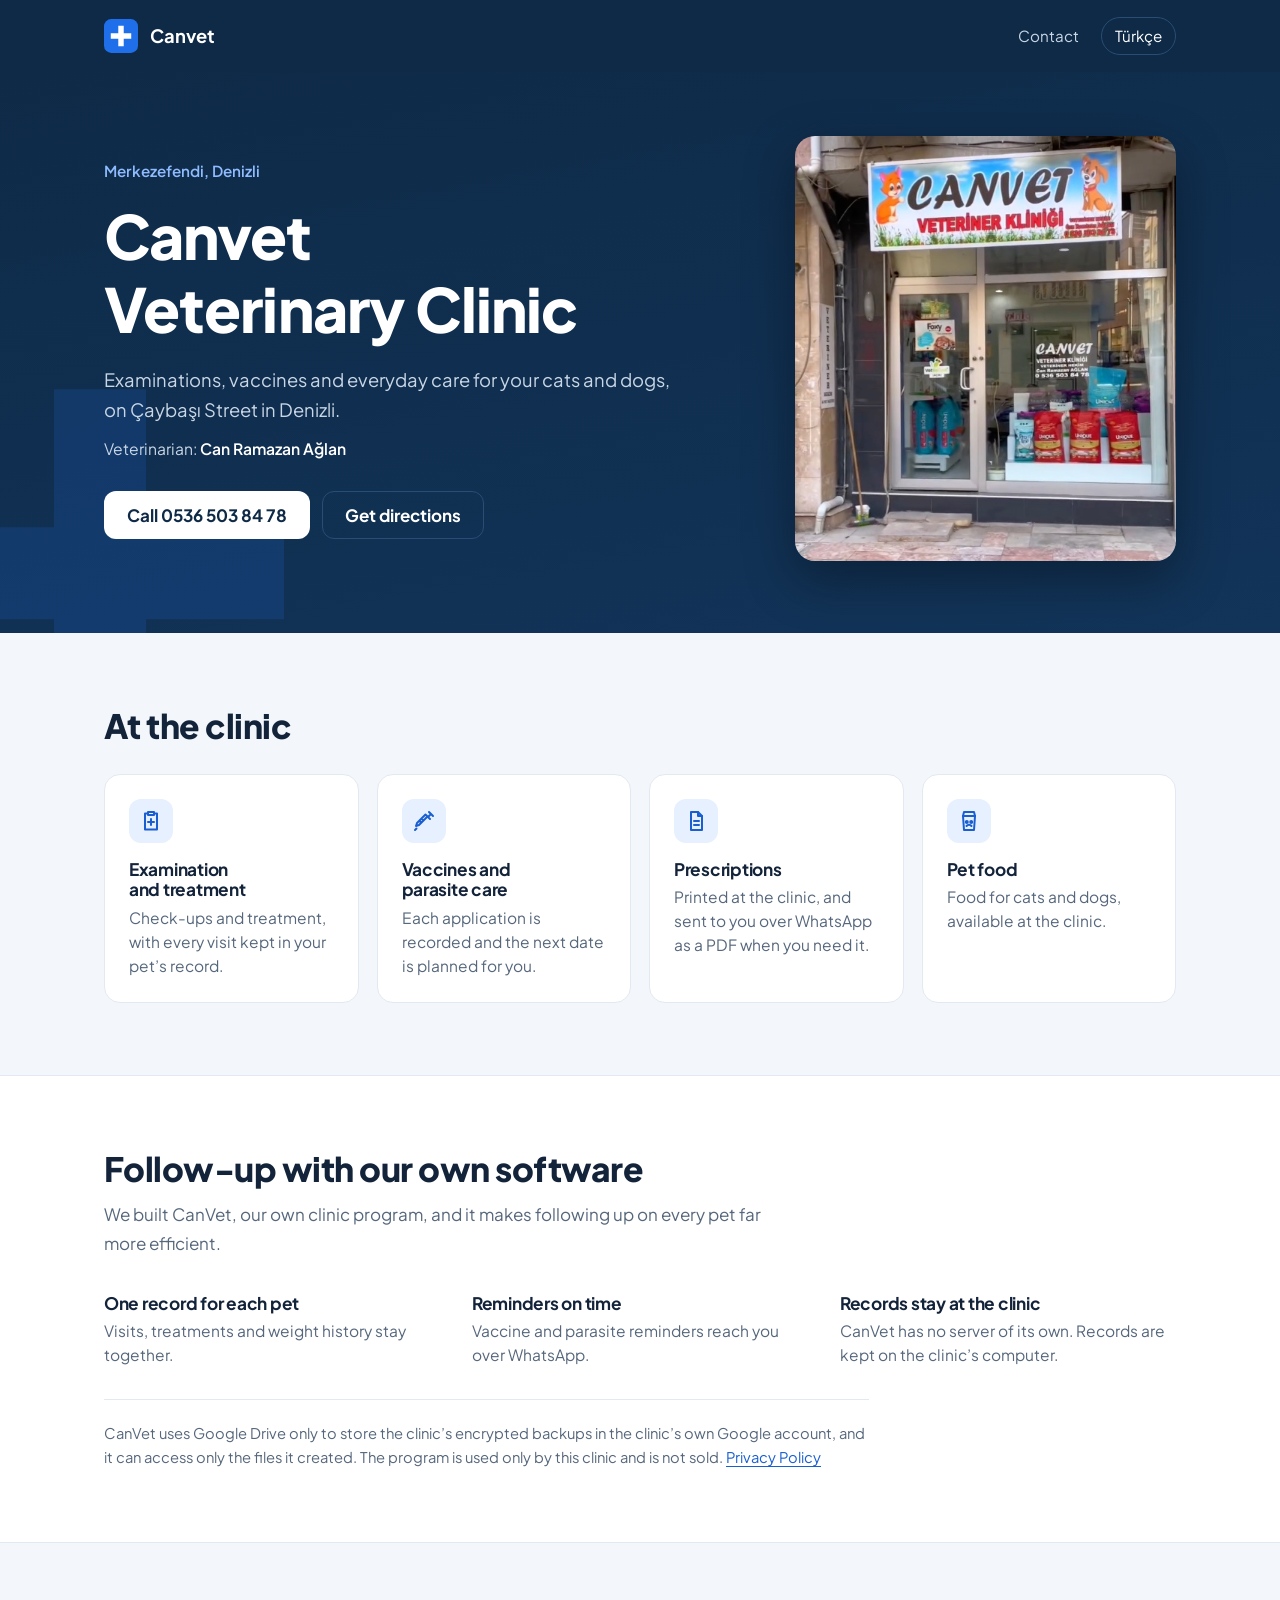
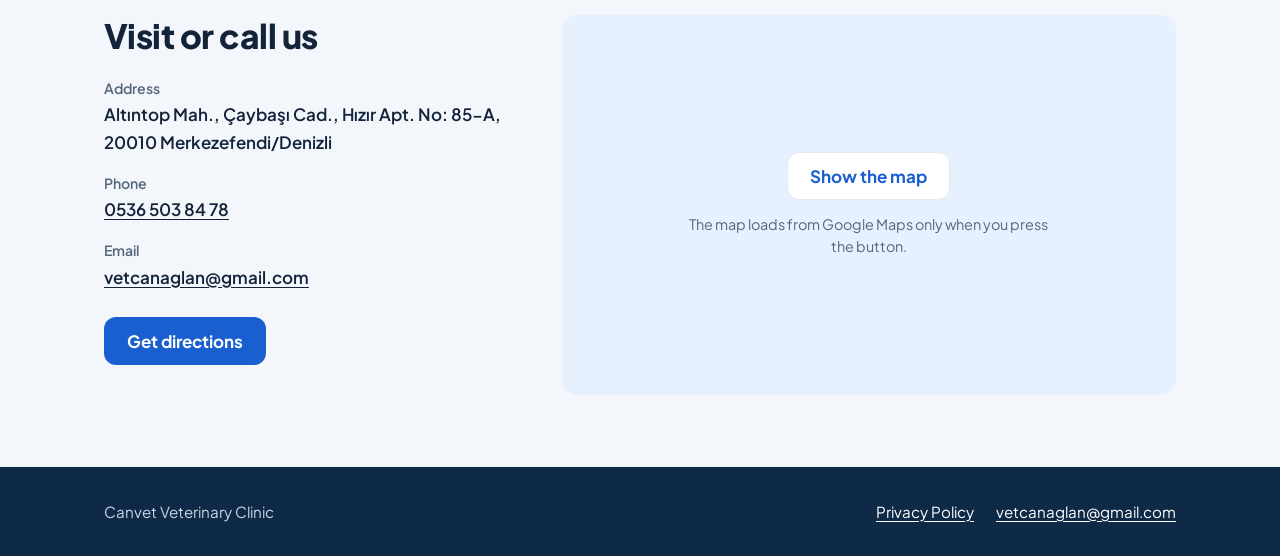
==== index.html @ 25e948c5 "Make the home page about the clinic, with its location and contact details" ====
<!doctype html>
<html lang="en">
<head>
<meta charset="utf-8">
<meta name="viewport" content="width=device-width, initial-scale=1">
<title>Canvet Veterinary Clinic | Merkezefendi, Denizli</title>
<meta name="description" content="Canvet Veterinary Clinic in Merkezefendi, Denizli: examinations, vaccines and everyday care for cats and dogs. Call 0536 503 84 78.">
<link rel="alternate" hreflang="tr" href="tr/">
<link rel="icon" href="logo.svg" type="image/svg+xml">
<link rel="stylesheet" href="style.css">
<script type="application/ld+json">{"@context":"https://schema.org","@type":"VeterinaryCare","name":"Canvet Veteriner Kliniği","telephone":"+905365038478","email":"vetcanaglan@gmail.com","address":{"@type":"PostalAddress","streetAddress":"Altıntop Mah., Çaybaşı Cad., Hızır Apt. No: 85-A","addressLocality":"Merkezefendi","addressRegion":"Denizli","postalCode":"20010","addressCountry":"TR"}}</script>
</head>
<body>
<header class="bar"><div class="wrap">
<a class="brand" href="./"><img src="logo.svg" alt="" width="34" height="34">Canvet</a>
<nav aria-label="Main"><a href="#contact">Contact</a><a class="lang" href="tr/" hreflang="tr" lang="tr">Türkçe</a></nav>
</div></header>
<main>
<div class="hero"><div class="wrap">
<div>
<p class="eyebrow">Merkezefendi, Denizli</p>
<h1>Canvet Veterinary Clinic</h1>
<p class="lede">Examinations, vaccines and everyday care for your cats and dogs, on Çaybaşı Street in Denizli.</p>
<p class="vet">Veterinarian: <strong>Can Ramazan Ağlan</strong></p>
<div class="actions"><a class="btn solid" href="tel:+905365038478">Call 0536 503 84 78</a><a class="btn ghost" href="https://www.google.com/maps/search/?api=1&amp;query=CANVET%20VETER%C4%B0NER%20KL%C4%B0N%C4%B0%C4%9E%C4%B0%2C%20%C3%87ayba%C5%9F%C4%B1%20Cad.%20No%3A%2085%2C%20Merkezefendi%2C%20Denizli">Get directions</a></div>
</div>
<figure class="photo"><img src="clinic-storefront.jpg" width="508" height="567" alt="The front of Canvet Veterinary Clinic, with its sign above the glass door and pet food in the window"></figure>
</div></div>
<section><div class="wrap">
<h2>At the clinic</h2>
<ul class="features">
<li><svg viewBox="0 0 24 24" aria-hidden="true"><path d="M9 3h6v3H9z"/><path d="M9 4.5H6v16h12v-16h-3"/><path d="M12 10v6M9 13h6"/></svg><h3>Examination and treatment</h3><p>Check-ups and treatment, with every visit kept in your pet’s record.</p></li>
<li><svg viewBox="0 0 24 24" aria-hidden="true"><path d="m17 3 4 4M19 5l-3 3M14 6l4 4M15.5 7.5 7 16l-3 1 1-3 8.5-8.5M4.5 19.5 3 21M10 10l1.5 1.5M7.8 12.2l1.5 1.5"/></svg><h3>Vaccines and parasite care</h3><p>Each application is recorded and the next date is planned for you.</p></li>
<li><svg viewBox="0 0 24 24" aria-hidden="true"><path d="M7 3h7l4 4v14H7z"/><path d="M14 3v4h4M10 12h5M10 16h5"/></svg><h3>Prescriptions</h3><p>Printed at the clinic, and sent to you over WhatsApp as a PDF when you need it.</p></li>
<li><svg viewBox="0 0 24 24" aria-hidden="true"><path d="M7 3h10l1 4-1 14H7L6 7z"/><path d="M6 7h12"/><circle cx="9.8" cy="13" r="1"/><circle cx="14.2" cy="13" r="1"/><path d="M9.5 17c1.5-1.8 3.5-1.8 5 0"/></svg><h3>Pet food</h3><p>Food for cats and dogs, available at the clinic.</p></li>
</ul>
</div></section>
<section class="software"><div class="wrap">
<h2>Follow-up with our own software</h2>
<p class="intro">We built CanVet, our own clinic program, and it makes following up on every pet far more efficient.</p>
<div class="points">
<div><h3>One record for each pet</h3><p>Visits, treatments and weight history stay together.</p></div>
<div><h3>Reminders on time</h3><p>Vaccine and parasite reminders reach you over WhatsApp.</p></div>
<div><h3>Records stay at the clinic</h3><p>CanVet has no server of its own. Records are kept on the clinic’s computer.</p></div>
</div>
<p class="note">CanVet uses Google Drive only to store the clinic’s encrypted backups in the clinic’s own Google account, and it can access only the files it created. The program is used only by this clinic and is not sold. <a href="privacy.html">Privacy Policy</a></p>
</div></section>
<section id="contact"><div class="wrap contact">
<div>
<h2>Visit or call us</h2>
<dl>
<dt>Address</dt><dd>Altıntop Mah., Çaybaşı Cad., Hızır Apt. No: 85-A, 20010 Merkezefendi/Denizli</dd>
<dt>Phone</dt><dd><a href="tel:+905365038478">0536 503 84 78</a></dd>
<dt>Email</dt><dd><a href="mailto:vetcanaglan@gmail.com">vetcanaglan@gmail.com</a></dd>
</dl>
<a class="btn blue" href="https://www.google.com/maps/search/?api=1&amp;query=CANVET%20VETER%C4%B0NER%20KL%C4%B0N%C4%B0%C4%9E%C4%B0%2C%20%C3%87ayba%C5%9F%C4%B1%20Cad.%20No%3A%2085%2C%20Merkezefendi%2C%20Denizli">Get directions</a>
</div>
<div class="map" data-src="https://www.google.com/maps?q=CANVET%20VETER%C4%B0NER%20KL%C4%B0N%C4%B0%C4%9E%C4%B0%2C%20%C3%87ayba%C5%9F%C4%B1%20Cad.%20No%3A%2085%2C%20Merkezefendi%2C%20Denizli&amp;output=embed" data-title="Canvet Veterinary Clinic on the map">
<button class="btn line" type="button">Show the map</button>
<p>The map loads from Google Maps only when you press the button.</p>
</div>
</div></section>
</main>
<footer class="foot"><div class="wrap">
<p>Canvet Veterinary Clinic</p>
<p class="links"><a href="privacy.html">Privacy Policy</a><a href="mailto:vetcanaglan@gmail.com">vetcanaglan@gmail.com</a></p>
</div></footer>
<script>
document.querySelector('.map button').addEventListener('click', function () {
  var map = this.parentElement;
  var frame = document.createElement('iframe');
  frame.src = map.dataset.src;
  frame.title = map.dataset.title;
  frame.loading = 'lazy';
  frame.referrerPolicy = 'no-referrer-when-downgrade';
  map.replaceChildren(frame);
});
</script>
</body>
</html>
---- style.css ----
@font-face { font-family: "Plus Jakarta Sans"; src: url("fonts/plus-jakarta-sans-latin-ext-wght-normal.woff2") format("woff2"); font-weight: 200 800; font-display: swap; unicode-range: U+0100-02BA, U+02BD-02C5, U+02C7-02CC, U+02CE-02D7, U+02DD-02FF, U+1E00-1E9F, U+1EF2-1EFF, U+2020, U+20A0-20AB, U+20AD-20C0, U+2113, U+2C60-2C7F, U+A720-A7FF; }
@font-face { font-family: "Plus Jakarta Sans"; src: url("fonts/plus-jakarta-sans-latin-wght-normal.woff2") format("woff2"); font-weight: 200 800; font-display: swap; unicode-range: U+0000-00FF, U+0131, U+0152-0153, U+02BB-02BC, U+02C6, U+02DA, U+02DC, U+2000-206F, U+20AC, U+2122, U+2191, U+2193, U+2212, U+2215, U+FEFF, U+FFFD; }

:root {
  color-scheme: light;
  --bg: #f3f6fa; --surface: #ffffff; --border: #e3e9f1;
  --text: #13233a; --muted: #56677c;
  --primary: #1a5fd0; --primary-soft: #e6f0fe;
  --navy: #0e2a47; --navy-end: #123459; --navy-line: #2a4d75; --navy-text: #c9d6e5;
  --radius: 16px; --gutter: 24px;
}
* { box-sizing: border-box; }
html { scroll-behavior: smooth; -webkit-text-size-adjust: 100%; }
body { margin: 0; background: var(--bg); color: var(--text); font: 400 17px/1.65 "Plus Jakarta Sans", system-ui, -apple-system, "Segoe UI", Roboto, sans-serif; }
a { color: var(--primary); text-underline-offset: 3px; }
a:focus-visible { outline: 3px solid #7fb0ff; outline-offset: 3px; border-radius: 4px; }
h1, h2, h3 { line-height: 1.2; letter-spacing: -0.015em; text-wrap: balance; }
p { margin: 0 0 14px; }
.wrap { width: min(1120px, 100%); margin: 0 auto; padding: 0 var(--gutter); }

.bar { background: var(--navy); color: #fff; }
.bar .wrap { display: flex; align-items: center; justify-content: space-between; gap: 16px; min-height: 72px; }
.brand { display: inline-flex; align-items: center; gap: 12px; color: #fff; font-size: 1.15rem; font-weight: 700; text-decoration: none; }
.brand img { width: 34px; height: 34px; display: block; }
.bar nav { display: flex; align-items: center; gap: 22px; font-size: .95rem; }
.bar nav a { color: var(--navy-text); text-decoration: none; }
.bar nav a:hover { color: #fff; text-decoration: underline; }
.bar nav .lang { padding: 5px 13px; border: 1px solid var(--navy-line); border-radius: 999px; color: #fff; }

.hero { position: relative; overflow: hidden; background: linear-gradient(170deg, var(--navy), var(--navy-end)); color: #fff; }
.hero::after { content: ""; position: absolute; left: -130px; bottom: -170px; width: 460px; height: 460px; background: #1f6feb; opacity: .16; clip-path: polygon(40% 10%, 60% 10%, 60% 40%, 90% 40%, 90% 60%, 60% 60%, 60% 90%, 40% 90%, 40% 60%, 10% 60%, 10% 40%, 40% 40%); }
.hero .wrap { position: relative; z-index: 1; display: grid; grid-template-columns: minmax(0, 1.25fr) minmax(0, .75fr); align-items: center; gap: 56px; padding-top: 64px; padding-bottom: 72px; }
.eyebrow { margin: 0 0 16px; color: #8fbcff; font-size: .95rem; font-weight: 600; }
.hero h1 { margin: 0 0 20px; font-size: clamp(2.3rem, 5.2vw, 3.8rem); font-weight: 800; }
.lede { max-width: 32em; margin: 0 0 10px; color: var(--navy-text); font-size: 1.15rem; }
.vet { margin: 0 0 30px; color: var(--navy-text); font-size: .98rem; }
.vet strong { color: #fff; font-weight: 600; }
.actions { display: flex; flex-wrap: wrap; gap: 12px; }
.btn { display: inline-flex; align-items: center; justify-content: center; min-height: 48px; padding: 0 22px; border: 1px solid transparent; border-radius: 12px; font: inherit; font-weight: 700; text-decoration: none; cursor: pointer; }
.btn.solid { background: #fff; color: var(--navy); }
.btn.solid:hover { background: var(--primary-soft); }
.btn.ghost { border-color: var(--navy-line); color: #fff; }
.btn.ghost:hover { background: var(--navy-line); }
.btn.blue { background: var(--primary); color: #fff; }
.btn.blue:hover { background: #154ea9; }
.btn.line { border-color: var(--border); background: var(--surface); color: var(--primary); }
.btn.line:hover { background: var(--primary-soft); }
.photo { margin: 0; justify-self: end; width: min(400px, 100%); }
.photo img { display: block; width: 100%; height: auto; border-radius: 20px; box-shadow: 0 18px 50px rgba(0, 0, 0, .35); }

section { padding: 72px 0; scroll-margin-top: 16px; }
section h2 { margin: 0 0 12px; font-size: clamp(1.6rem, 3vw, 2.1rem); font-weight: 800; }
.intro { max-width: 40em; margin: 0 0 36px; color: var(--muted); }

.features { display: grid; grid-template-columns: repeat(4, minmax(0, 1fr)); gap: 18px; margin: 28px 0 0; padding: 0; list-style: none; }
.features li { padding: 24px; background: var(--surface); border: 1px solid var(--border); border-radius: var(--radius); }
.features svg { display: block; width: 44px; height: 44px; padding: 10px; margin-bottom: 16px; color: var(--primary); background: var(--primary-soft); border-radius: 12px; fill: none; stroke: currentColor; stroke-width: 2; stroke-linecap: round; stroke-linejoin: round; }
.features h3 { margin: 0 0 6px; font-size: 1.08rem; font-weight: 700; }
.features p { margin: 0; color: var(--muted); font-size: .97rem; line-height: 1.55; }

.software { background: var(--surface); border-block: 1px solid var(--border); }
.points { display: grid; grid-template-columns: repeat(3, minmax(0, 1fr)); gap: 32px; }
.points h3 { margin: 0 0 6px; font-size: 1.08rem; font-weight: 700; }
.points p { margin: 0; color: var(--muted); font-size: .97rem; line-height: 1.55; }
.note { max-width: 52em; margin: 32px 0 0; padding-top: 22px; border-top: 1px solid var(--border); color: var(--muted); font-size: .92rem; line-height: 1.6; }

.contact { display: grid; grid-template-columns: minmax(0, .8fr) minmax(0, 1.2fr); align-items: stretch; gap: 48px; }
.contact dl { margin: 22px 0 26px; }
.contact dt { color: var(--muted); font-size: .88rem; font-weight: 600; }
.contact dd { margin: 0 0 16px; font-weight: 600; overflow-wrap: anywhere; }
.contact dd a { color: var(--text); }
.map { display: flex; flex-direction: column; align-items: center; justify-content: center; gap: 14px; min-height: 380px; padding: 24px; background: var(--primary-soft); border-radius: var(--radius); text-align: center; overflow: hidden; }
.map p { max-width: 26em; margin: 0; color: var(--muted); font-size: .9rem; line-height: 1.5; }
.map iframe { flex: 1; align-self: stretch; width: auto; min-height: 380px; margin: -24px; border: 0; }

.foot { background: var(--navy); color: var(--navy-text); font-size: .95rem; }
.foot .wrap { display: flex; flex-wrap: wrap; justify-content: space-between; gap: 10px 32px; padding-top: 32px; padding-bottom: 32px; }
.foot p { margin: 0; }
.foot a { color: #fff; }
.foot .links { display: flex; flex-wrap: wrap; gap: 8px 22px; }

.doc { width: min(760px, 100%); margin: 0 auto; padding: 56px var(--gutter) 72px; }
.doc h1 { margin: 0 0 8px; font-size: clamp(2rem, 4.5vw, 2.8rem); font-weight: 800; }
.doc h2 { margin: 40px 0 10px; font-size: 1.28rem; font-weight: 700; }
.doc ul { margin: 0 0 14px; padding-left: 22px; }
.doc li { margin-bottom: 8px; }
.doc code { padding: 2px 6px; background: var(--primary-soft); border-radius: 6px; font-size: .9em; }
.updated { margin-bottom: 28px; color: var(--muted); }

@media (max-width: 960px) {
  .features { grid-template-columns: repeat(2, minmax(0, 1fr)); }
  .contact { grid-template-columns: minmax(0, 1fr); gap: 20px; }
}
@media (max-width: 760px) {
  :root { --gutter: 16px; }
  body { font-size: 16px; }
  .bar nav { gap: 14px; font-size: .9rem; }
  .hero .wrap { grid-template-columns: minmax(0, 1fr); gap: 36px; padding-top: 44px; padding-bottom: 52px; }
  .photo { justify-self: center; }
  section { padding: 52px 0; }
  .points { grid-template-columns: minmax(0, 1fr); gap: 22px; }
  .actions .btn { flex: 1 1 100%; }
}
@media (max-width: 520px) { .features { grid-template-columns: minmax(0, 1fr); } }
@media (prefers-reduced-motion: reduce) { html { scroll-behavior: auto; } }
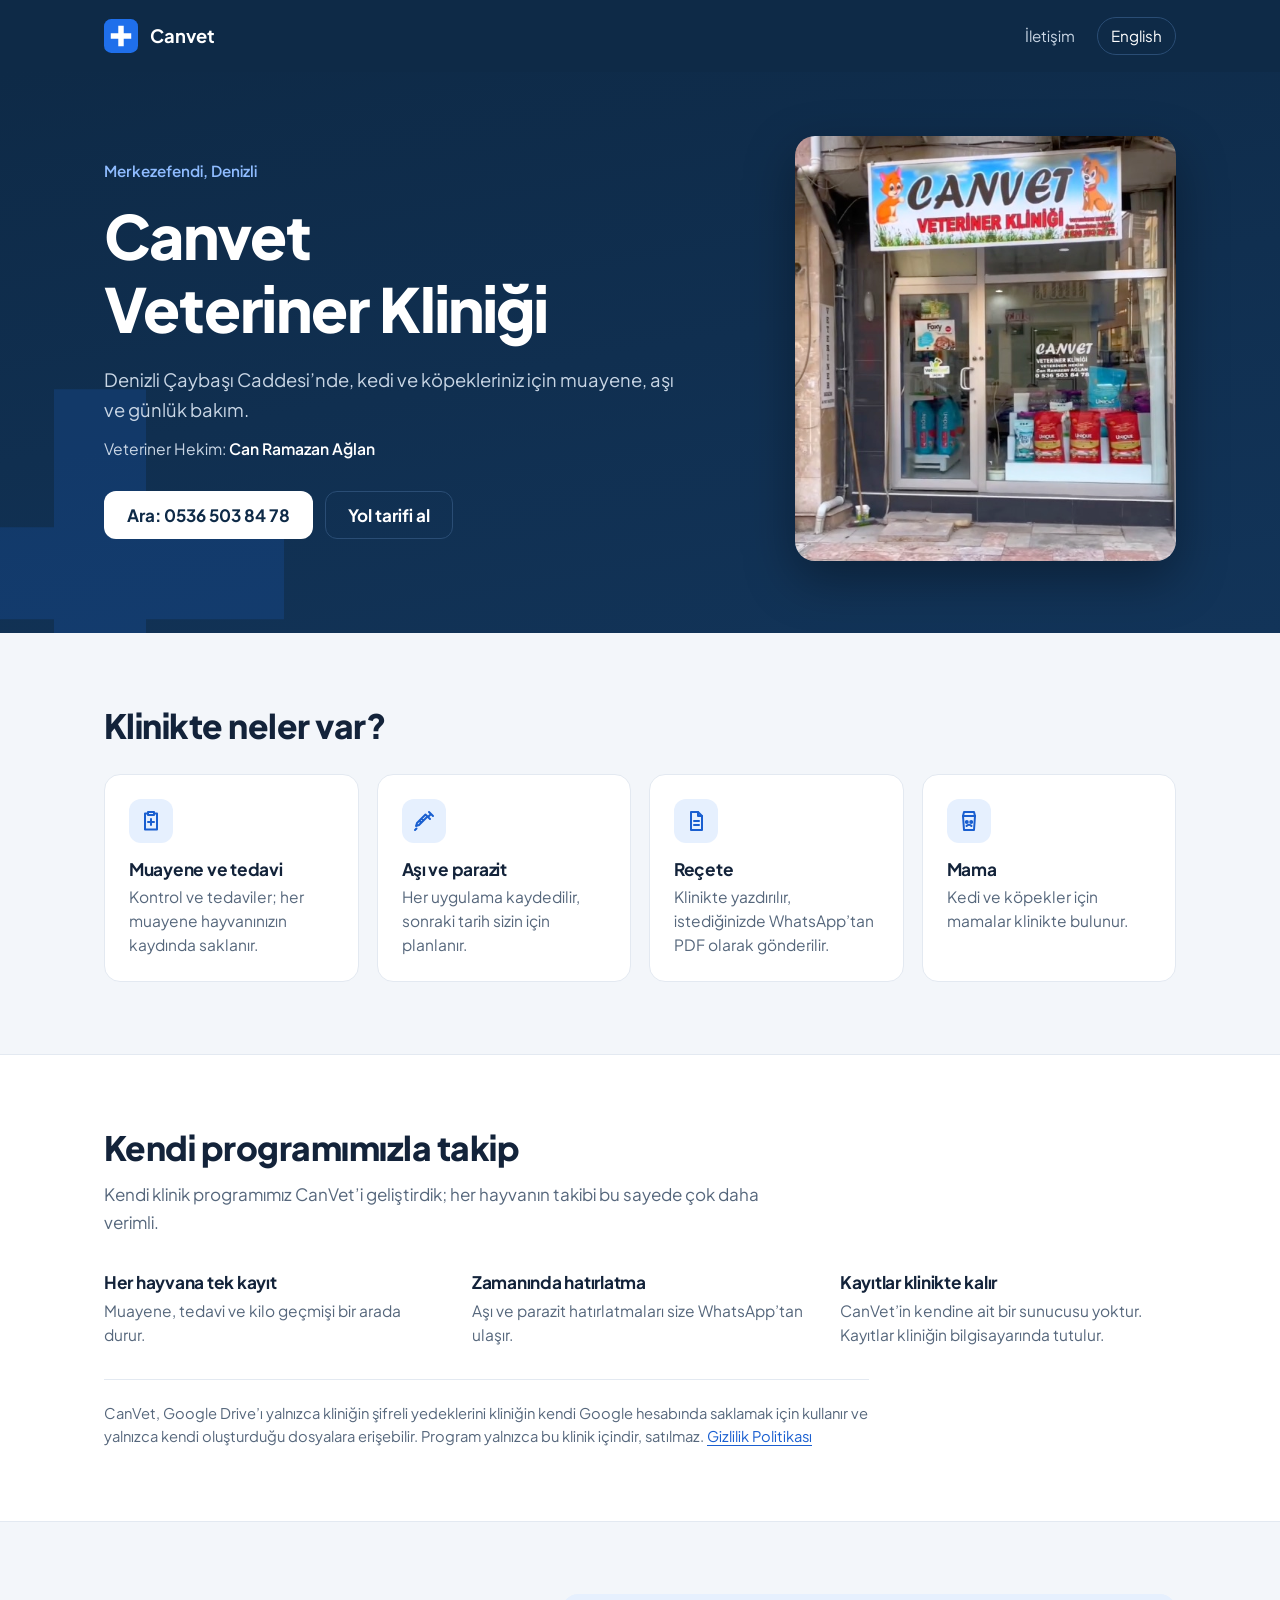
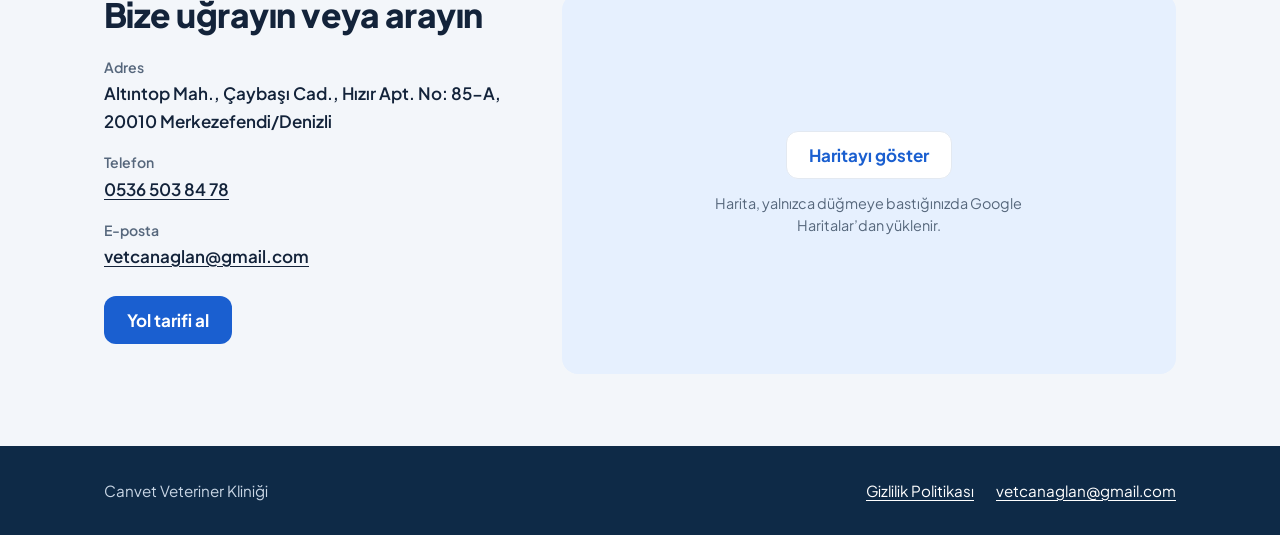
==== commit 8bb939a5: "Open the site in Turkish, with English under en/" ====
--- a/index.html
+++ b/index.html
@@ -1,11 +1,11 @@
 <!doctype html>
-<html lang="en">
+<html lang="tr">
 <head>
 <meta charset="utf-8">
 <meta name="viewport" content="width=device-width, initial-scale=1">
-<title>Canvet Veterinary Clinic | Merkezefendi, Denizli</title>
-<meta name="description" content="Canvet Veterinary Clinic in Merkezefendi, Denizli: examinations, vaccines and everyday care for cats and dogs. Call 0536 503 84 78.">
-<link rel="alternate" hreflang="tr" href="tr/">
+<title>Canvet Veteriner Kliniği | Merkezefendi, Denizli</title>
+<meta name="description" content="Denizli Merkezefendi’de Canvet Veteriner Kliniği: kedi ve köpekler için muayene, aşı ve günlük bakım. Telefon: 0536 503 84 78.">
+<link rel="alternate" hreflang="en" href="en/">
 <link rel="icon" href="logo.svg" type="image/svg+xml">
 <link rel="stylesheet" href="style.css">
 <script type="application/ld+json">{"@context":"https://schema.org","@type":"VeterinaryCare","name":"Canvet Veteriner Kliniği","telephone":"+905365038478","email":"vetcanaglan@gmail.com","address":{"@type":"PostalAddress","streetAddress":"Altıntop Mah., Çaybaşı Cad., Hızır Apt. No: 85-A","addressLocality":"Merkezefendi","addressRegion":"Denizli","postalCode":"20010","addressCountry":"TR"}}</script>
@@ -13,57 +13,57 @@
 <body>
 <header class="bar"><div class="wrap">
 <a class="brand" href="./"><img src="logo.svg" alt="" width="34" height="34">Canvet</a>
-<nav aria-label="Main"><a href="#contact">Contact</a><a class="lang" href="tr/" hreflang="tr" lang="tr">Türkçe</a></nav>
+<nav aria-label="Ana menü"><a href="#contact">İletişim</a><a class="lang" href="en/" hreflang="en" lang="en">English</a></nav>
 </div></header>
 <main>
 <div class="hero"><div class="wrap">
 <div>
 <p class="eyebrow">Merkezefendi, Denizli</p>
-<h1>Canvet Veterinary Clinic</h1>
-<p class="lede">Examinations, vaccines and everyday care for your cats and dogs, on Çaybaşı Street in Denizli.</p>
-<p class="vet">Veterinarian: <strong>Can Ramazan Ağlan</strong></p>
-<div class="actions"><a class="btn solid" href="tel:+905365038478">Call 0536 503 84 78</a><a class="btn ghost" href="https://www.google.com/maps/search/?api=1&amp;query=CANVET%20VETER%C4%B0NER%20KL%C4%B0N%C4%B0%C4%9E%C4%B0%2C%20%C3%87ayba%C5%9F%C4%B1%20Cad.%20No%3A%2085%2C%20Merkezefendi%2C%20Denizli">Get directions</a></div>
+<h1>Canvet Veteriner Kliniği</h1>
+<p class="lede">Denizli Çaybaşı Caddesi’nde, kedi ve köpekleriniz için muayene, aşı ve günlük bakım.</p>
+<p class="vet">Veteriner Hekim: <strong>Can Ramazan Ağlan</strong></p>
+<div class="actions"><a class="btn solid" href="tel:+905365038478">Ara: 0536 503 84 78</a><a class="btn ghost" href="https://www.google.com/maps/search/?api=1&amp;query=CANVET%20VETER%C4%B0NER%20KL%C4%B0N%C4%B0%C4%9E%C4%B0%2C%20%C3%87ayba%C5%9F%C4%B1%20Cad.%20No%3A%2085%2C%20Merkezefendi%2C%20Denizli">Yol tarifi al</a></div>
 </div>
-<figure class="photo"><img src="clinic-storefront.jpg" width="508" height="567" alt="The front of Canvet Veterinary Clinic, with its sign above the glass door and pet food in the window"></figure>
+<figure class="photo"><img src="clinic-storefront.jpg" width="508" height="567" alt="Canvet Veteriner Kliniği’nin önden görünüşü: cam kapının üstünde tabela, vitrinde mamalar"></figure>
 </div></div>
 <section><div class="wrap">
-<h2>At the clinic</h2>
+<h2>Klinikte neler var?</h2>
 <ul class="features">
-<li><svg viewBox="0 0 24 24" aria-hidden="true"><path d="M9 3h6v3H9z"/><path d="M9 4.5H6v16h12v-16h-3"/><path d="M12 10v6M9 13h6"/></svg><h3>Examination and treatment</h3><p>Check-ups and treatment, with every visit kept in your pet’s record.</p></li>
-<li><svg viewBox="0 0 24 24" aria-hidden="true"><path d="m17 3 4 4M19 5l-3 3M14 6l4 4M15.5 7.5 7 16l-3 1 1-3 8.5-8.5M4.5 19.5 3 21M10 10l1.5 1.5M7.8 12.2l1.5 1.5"/></svg><h3>Vaccines and parasite care</h3><p>Each application is recorded and the next date is planned for you.</p></li>
-<li><svg viewBox="0 0 24 24" aria-hidden="true"><path d="M7 3h7l4 4v14H7z"/><path d="M14 3v4h4M10 12h5M10 16h5"/></svg><h3>Prescriptions</h3><p>Printed at the clinic, and sent to you over WhatsApp as a PDF when you need it.</p></li>
-<li><svg viewBox="0 0 24 24" aria-hidden="true"><path d="M7 3h10l1 4-1 14H7L6 7z"/><path d="M6 7h12"/><circle cx="9.8" cy="13" r="1"/><circle cx="14.2" cy="13" r="1"/><path d="M9.5 17c1.5-1.8 3.5-1.8 5 0"/></svg><h3>Pet food</h3><p>Food for cats and dogs, available at the clinic.</p></li>
+<li><svg viewBox="0 0 24 24" aria-hidden="true"><path d="M9 3h6v3H9z"/><path d="M9 4.5H6v16h12v-16h-3"/><path d="M12 10v6M9 13h6"/></svg><h3>Muayene ve tedavi</h3><p>Kontrol ve tedaviler; her muayene hayvanınızın kaydında saklanır.</p></li>
+<li><svg viewBox="0 0 24 24" aria-hidden="true"><path d="m17 3 4 4M19 5l-3 3M14 6l4 4M15.5 7.5 7 16l-3 1 1-3 8.5-8.5M4.5 19.5 3 21M10 10l1.5 1.5M7.8 12.2l1.5 1.5"/></svg><h3>Aşı ve parazit</h3><p>Her uygulama kaydedilir, sonraki tarih sizin için planlanır.</p></li>
+<li><svg viewBox="0 0 24 24" aria-hidden="true"><path d="M7 3h7l4 4v14H7z"/><path d="M14 3v4h4M10 12h5M10 16h5"/></svg><h3>Reçete</h3><p>Klinikte yazdırılır, istediğinizde WhatsApp’tan PDF olarak gönderilir.</p></li>
+<li><svg viewBox="0 0 24 24" aria-hidden="true"><path d="M7 3h10l1 4-1 14H7L6 7z"/><path d="M6 7h12"/><circle cx="9.8" cy="13" r="1"/><circle cx="14.2" cy="13" r="1"/><path d="M9.5 17c1.5-1.8 3.5-1.8 5 0"/></svg><h3>Mama</h3><p>Kedi ve köpekler için mamalar klinikte bulunur.</p></li>
 </ul>
 </div></section>
 <section class="software"><div class="wrap">
-<h2>Follow-up with our own software</h2>
-<p class="intro">We built CanVet, our own clinic program, and it makes following up on every pet far more efficient.</p>
+<h2>Kendi programımızla takip</h2>
+<p class="intro">Kendi klinik programımız CanVet’i geliştirdik; her hayvanın takibi bu sayede çok daha verimli.</p>
 <div class="points">
-<div><h3>One record for each pet</h3><p>Visits, treatments and weight history stay together.</p></div>
-<div><h3>Reminders on time</h3><p>Vaccine and parasite reminders reach you over WhatsApp.</p></div>
-<div><h3>Records stay at the clinic</h3><p>CanVet has no server of its own. Records are kept on the clinic’s computer.</p></div>
+<div><h3>Her hayvana tek kayıt</h3><p>Muayene, tedavi ve kilo geçmişi bir arada durur.</p></div>
+<div><h3>Zamanında hatırlatma</h3><p>Aşı ve parazit hatırlatmaları size WhatsApp’tan ulaşır.</p></div>
+<div><h3>Kayıtlar klinikte kalır</h3><p>CanVet’in kendine ait bir sunucusu yoktur. Kayıtlar kliniğin bilgisayarında tutulur.</p></div>
 </div>
-<p class="note">CanVet uses Google Drive only to store the clinic’s encrypted backups in the clinic’s own Google account, and it can access only the files it created. The program is used only by this clinic and is not sold. <a href="privacy.html">Privacy Policy</a></p>
+<p class="note">CanVet, Google Drive’ı yalnızca kliniğin şifreli yedeklerini kliniğin kendi Google hesabında saklamak için kullanır ve yalnızca kendi oluşturduğu dosyalara erişebilir. Program yalnızca bu klinik içindir, satılmaz. <a href="privacy.html">Gizlilik Politikası</a></p>
 </div></section>
 <section id="contact"><div class="wrap contact">
 <div>
-<h2>Visit or call us</h2>
+<h2>Bize uğrayın veya arayın</h2>
 <dl>
-<dt>Address</dt><dd>Altıntop Mah., Çaybaşı Cad., Hızır Apt. No: 85-A, 20010 Merkezefendi/Denizli</dd>
-<dt>Phone</dt><dd><a href="tel:+905365038478">0536 503 84 78</a></dd>
-<dt>Email</dt><dd><a href="mailto:vetcanaglan@gmail.com">vetcanaglan@gmail.com</a></dd>
+<dt>Adres</dt><dd>Altıntop Mah., Çaybaşı Cad., Hızır Apt. No: 85-A, 20010 Merkezefendi/Denizli</dd>
+<dt>Telefon</dt><dd><a href="tel:+905365038478">0536 503 84 78</a></dd>
+<dt>E-posta</dt><dd><a href="mailto:vetcanaglan@gmail.com">vetcanaglan@gmail.com</a></dd>
 </dl>
-<a class="btn blue" href="https://www.google.com/maps/search/?api=1&amp;query=CANVET%20VETER%C4%B0NER%20KL%C4%B0N%C4%B0%C4%9E%C4%B0%2C%20%C3%87ayba%C5%9F%C4%B1%20Cad.%20No%3A%2085%2C%20Merkezefendi%2C%20Denizli">Get directions</a>
+<a class="btn blue" href="https://www.google.com/maps/search/?api=1&amp;query=CANVET%20VETER%C4%B0NER%20KL%C4%B0N%C4%B0%C4%9E%C4%B0%2C%20%C3%87ayba%C5%9F%C4%B1%20Cad.%20No%3A%2085%2C%20Merkezefendi%2C%20Denizli">Yol tarifi al</a>
 </div>
-<div class="map" data-src="https://www.google.com/maps?q=CANVET%20VETER%C4%B0NER%20KL%C4%B0N%C4%B0%C4%9E%C4%B0%2C%20%C3%87ayba%C5%9F%C4%B1%20Cad.%20No%3A%2085%2C%20Merkezefendi%2C%20Denizli&amp;output=embed" data-title="Canvet Veterinary Clinic on the map">
-<button class="btn line" type="button">Show the map</button>
-<p>The map loads from Google Maps only when you press the button.</p>
+<div class="map" data-src="https://www.google.com/maps?q=CANVET%20VETER%C4%B0NER%20KL%C4%B0N%C4%B0%C4%9E%C4%B0%2C%20%C3%87ayba%C5%9F%C4%B1%20Cad.%20No%3A%2085%2C%20Merkezefendi%2C%20Denizli&amp;output=embed" data-title="Canvet Veteriner Kliniği haritada">
+<button class="btn line" type="button">Haritayı göster</button>
+<p>Harita, yalnızca düğmeye bastığınızda Google Haritalar’dan yüklenir.</p>
 </div>
 </div></section>
 </main>
 <footer class="foot"><div class="wrap">
-<p>Canvet Veterinary Clinic</p>
-<p class="links"><a href="privacy.html">Privacy Policy</a><a href="mailto:vetcanaglan@gmail.com">vetcanaglan@gmail.com</a></p>
+<p>Canvet Veteriner Kliniği</p>
+<p class="links"><a href="privacy.html">Gizlilik Politikası</a><a href="mailto:vetcanaglan@gmail.com">vetcanaglan@gmail.com</a></p>
 </div></footer>
 <script>
 document.querySelector('.map button').addEventListener('click', function () {
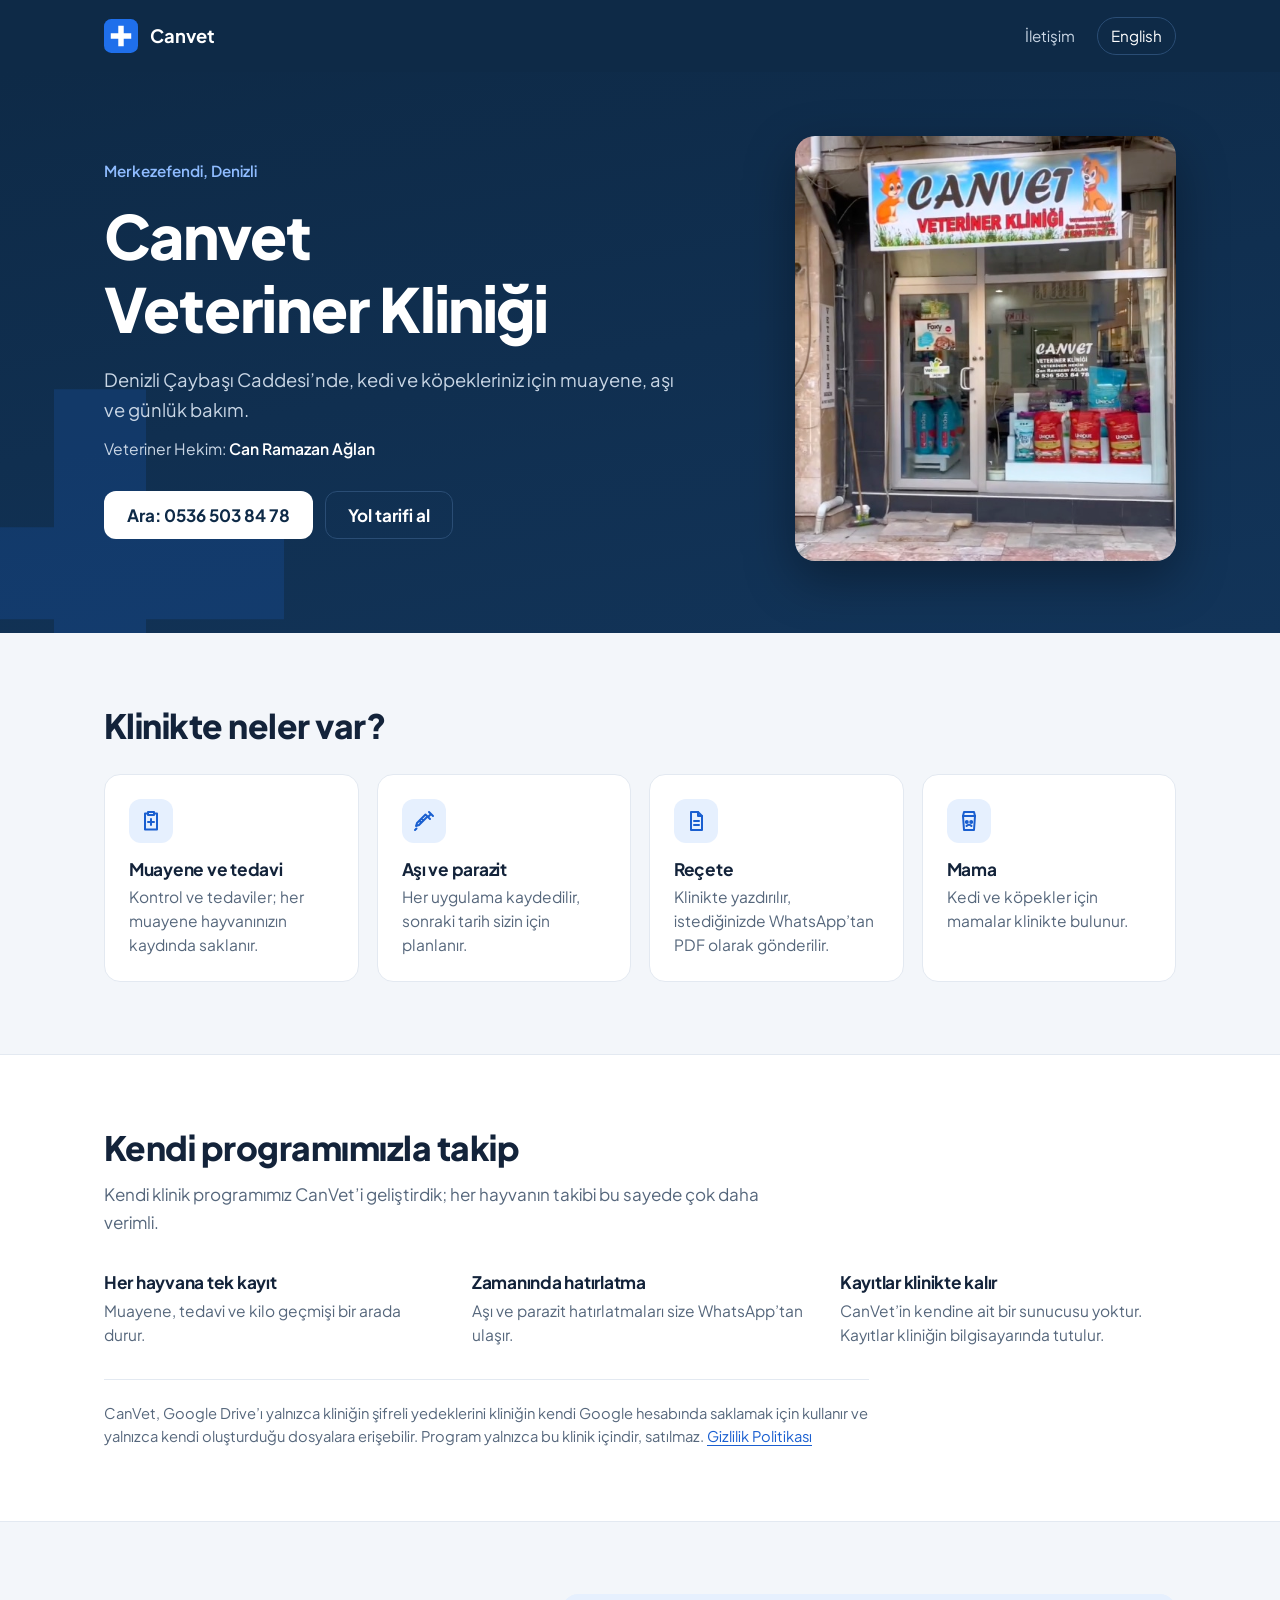
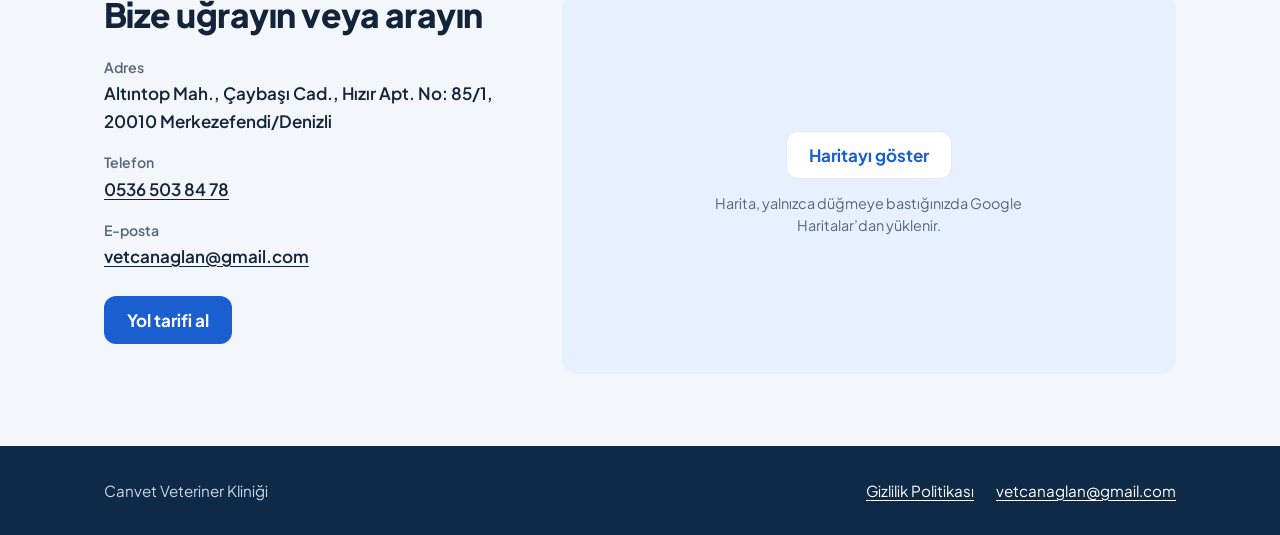
==== commit 94cda473: "Use the official door number in the address" ====
--- a/index.html
+++ b/index.html
@@ -8,7 +8,7 @@
 <link rel="alternate" hreflang="en" href="en/">
 <link rel="icon" href="logo.svg" type="image/svg+xml">
 <link rel="stylesheet" href="style.css">
-<script type="application/ld+json">{"@context":"https://schema.org","@type":"VeterinaryCare","name":"Canvet Veteriner Kliniği","telephone":"+905365038478","email":"vetcanaglan@gmail.com","address":{"@type":"PostalAddress","streetAddress":"Altıntop Mah., Çaybaşı Cad., Hızır Apt. No: 85-A","addressLocality":"Merkezefendi","addressRegion":"Denizli","postalCode":"20010","addressCountry":"TR"}}</script>
+<script type="application/ld+json">{"@context":"https://schema.org","@type":"VeterinaryCare","name":"Canvet Veteriner Kliniği","telephone":"+905365038478","email":"vetcanaglan@gmail.com","address":{"@type":"PostalAddress","streetAddress":"Altıntop Mah., Çaybaşı Cad., Hızır Apt. No: 85/1","addressLocality":"Merkezefendi","addressRegion":"Denizli","postalCode":"20010","addressCountry":"TR"}}</script>
 </head>
 <body>
 <header class="bar"><div class="wrap">
@@ -49,7 +49,7 @@
 <div>
 <h2>Bize uğrayın veya arayın</h2>
 <dl>
-<dt>Adres</dt><dd>Altıntop Mah., Çaybaşı Cad., Hızır Apt. No: 85-A, 20010 Merkezefendi/Denizli</dd>
+<dt>Adres</dt><dd>Altıntop Mah., Çaybaşı Cad., Hızır Apt. No: 85/1, 20010 Merkezefendi/Denizli</dd>
 <dt>Telefon</dt><dd><a href="tel:+905365038478">0536 503 84 78</a></dd>
 <dt>E-posta</dt><dd><a href="mailto:vetcanaglan@gmail.com">vetcanaglan@gmail.com</a></dd>
 </dl>
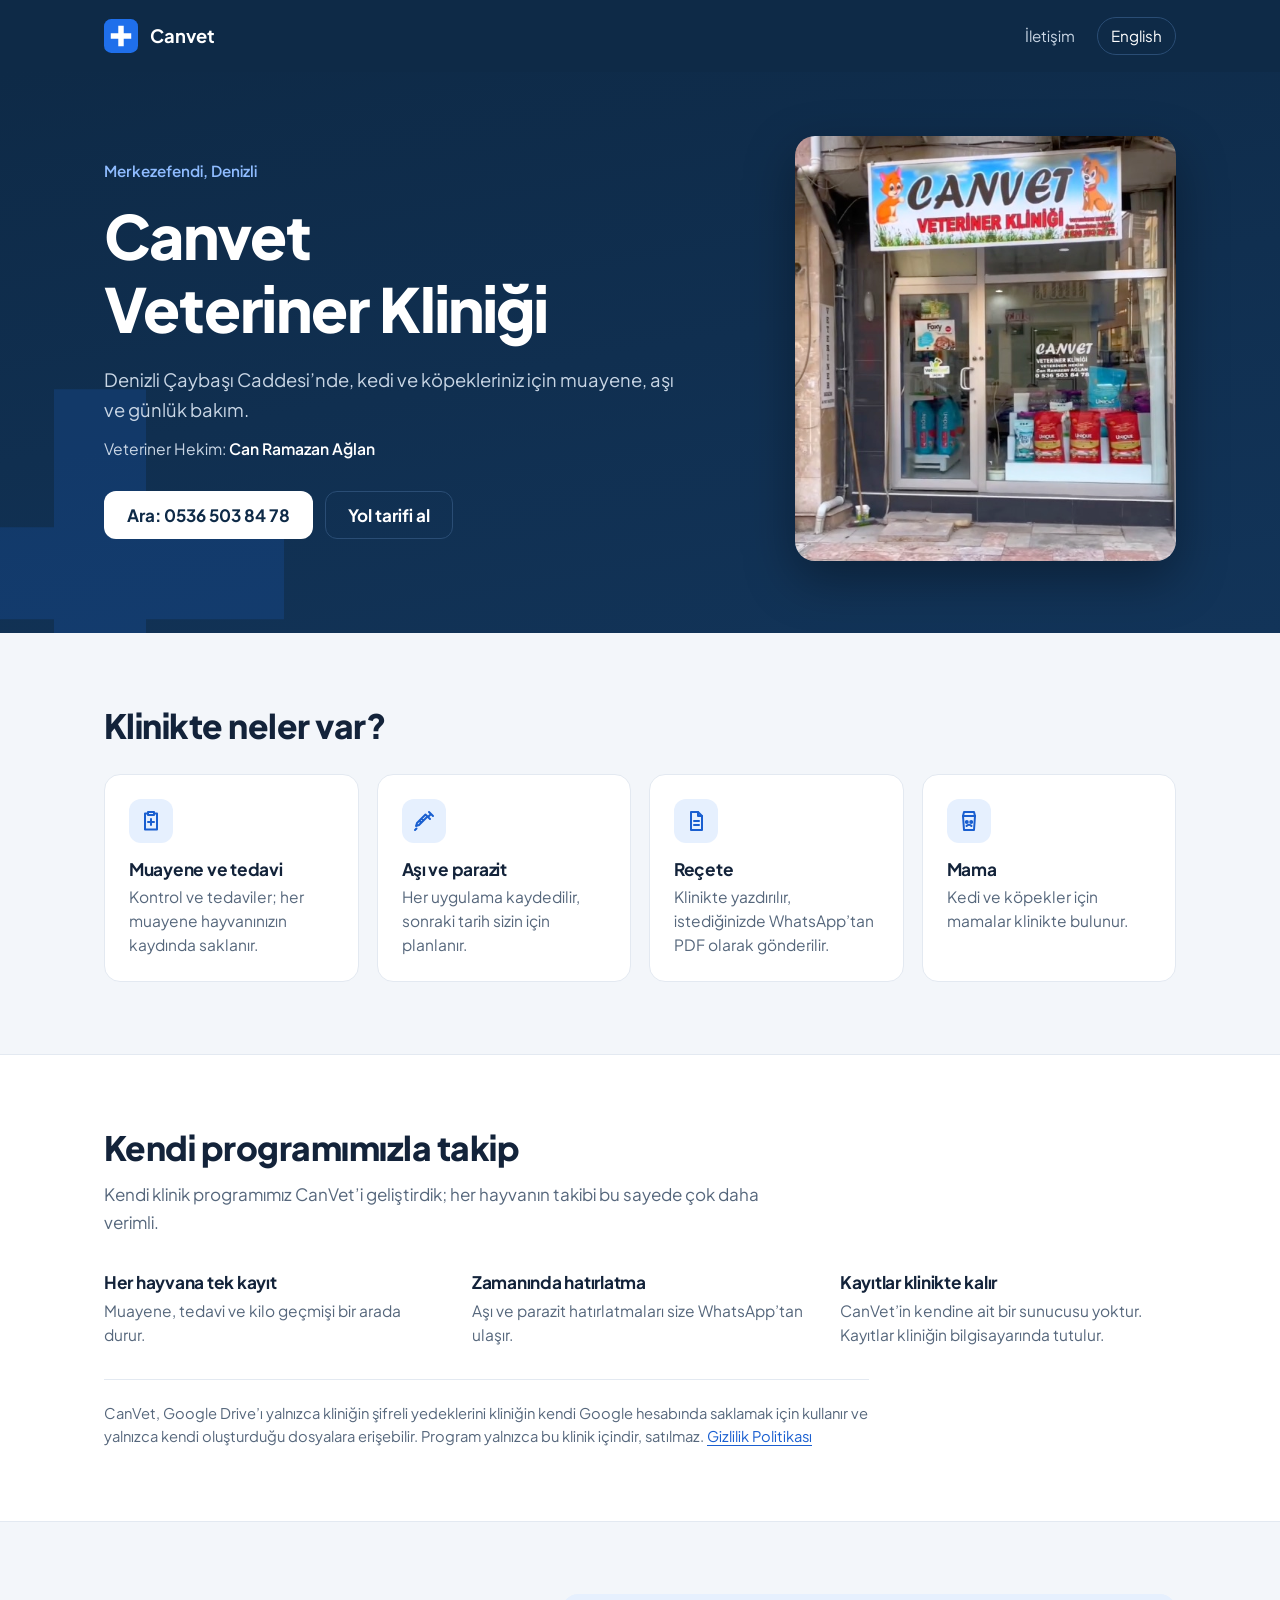
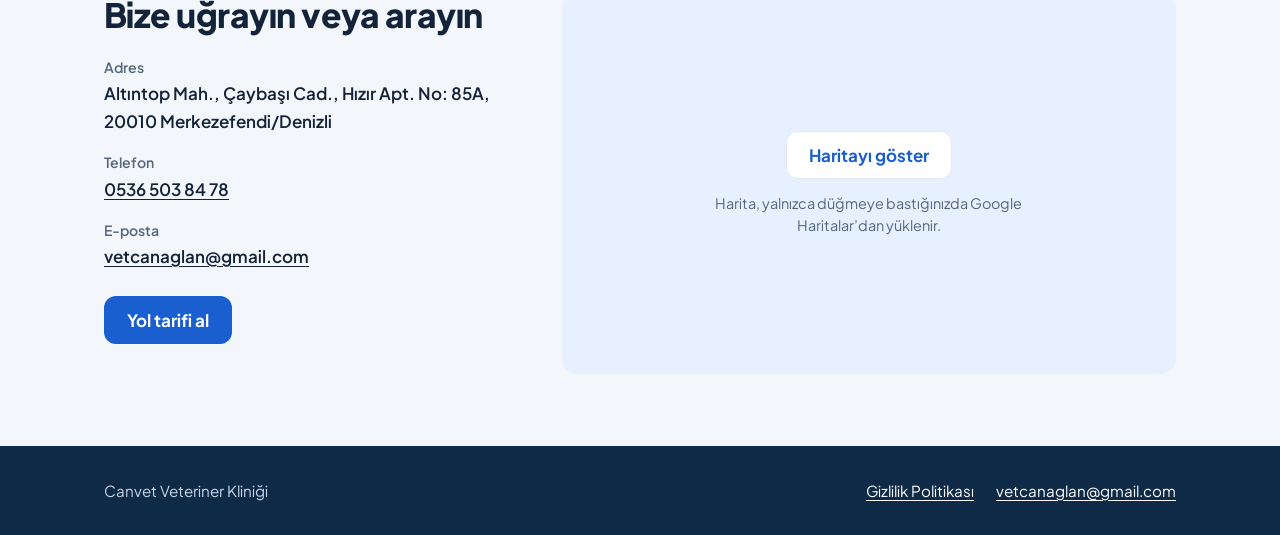
==== commit a8221bb4: "Correct the door number in the address" ====
--- a/index.html
+++ b/index.html
@@ -8,7 +8,7 @@
 <link rel="alternate" hreflang="en" href="en/">
 <link rel="icon" href="logo.svg" type="image/svg+xml">
 <link rel="stylesheet" href="style.css">
-<script type="application/ld+json">{"@context":"https://schema.org","@type":"VeterinaryCare","name":"Canvet Veteriner Kliniği","telephone":"+905365038478","email":"vetcanaglan@gmail.com","address":{"@type":"PostalAddress","streetAddress":"Altıntop Mah., Çaybaşı Cad., Hızır Apt. No: 85/1","addressLocality":"Merkezefendi","addressRegion":"Denizli","postalCode":"20010","addressCountry":"TR"}}</script>
+<script type="application/ld+json">{"@context":"https://schema.org","@type":"VeterinaryCare","name":"Canvet Veteriner Kliniği","telephone":"+905365038478","email":"vetcanaglan@gmail.com","address":{"@type":"PostalAddress","streetAddress":"Altıntop Mah., Çaybaşı Cad., Hızır Apt. No: 85A","addressLocality":"Merkezefendi","addressRegion":"Denizli","postalCode":"20010","addressCountry":"TR"}}</script>
 </head>
 <body>
 <header class="bar"><div class="wrap">
@@ -49,7 +49,7 @@
 <div>
 <h2>Bize uğrayın veya arayın</h2>
 <dl>
-<dt>Adres</dt><dd>Altıntop Mah., Çaybaşı Cad., Hızır Apt. No: 85/1, 20010 Merkezefendi/Denizli</dd>
+<dt>Adres</dt><dd>Altıntop Mah., Çaybaşı Cad., Hızır Apt. No: 85A, 20010 Merkezefendi/Denizli</dd>
 <dt>Telefon</dt><dd><a href="tel:+905365038478">0536 503 84 78</a></dd>
 <dt>E-posta</dt><dd><a href="mailto:vetcanaglan@gmail.com">vetcanaglan@gmail.com</a></dd>
 </dl>
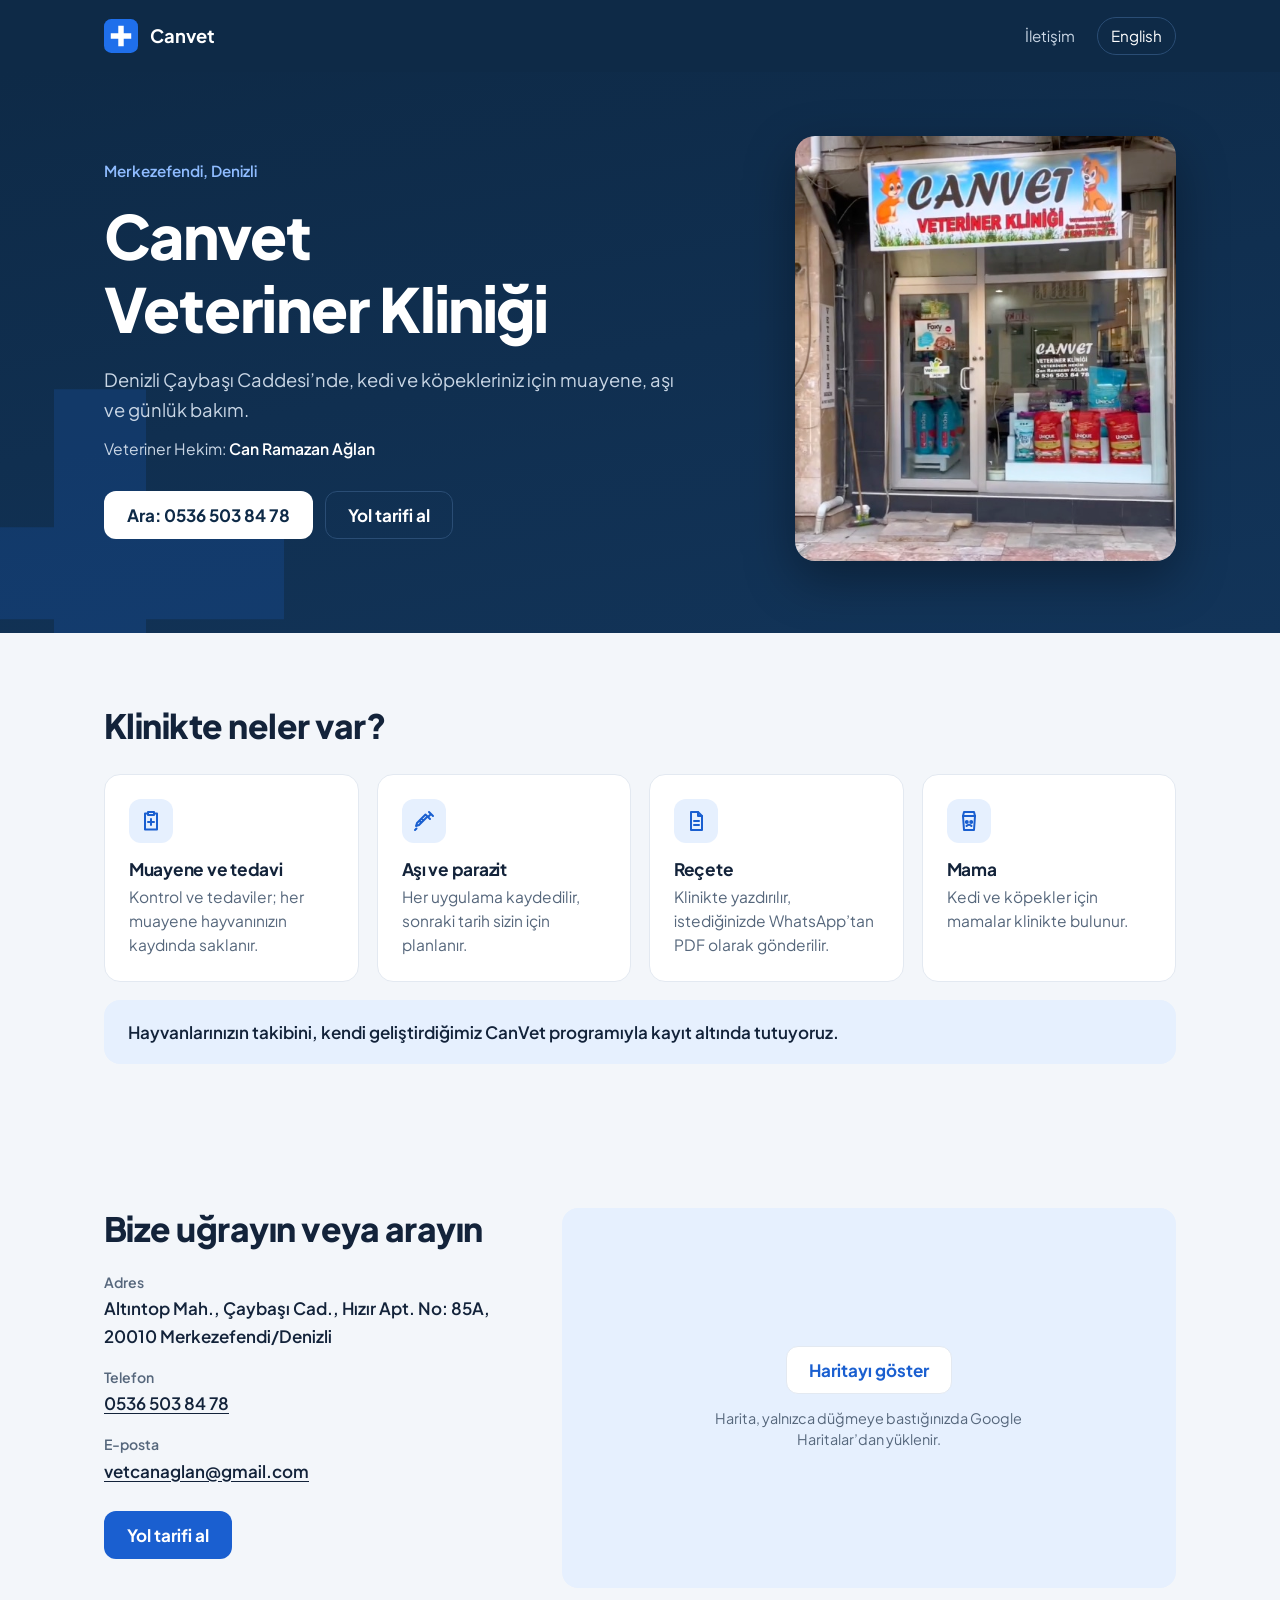
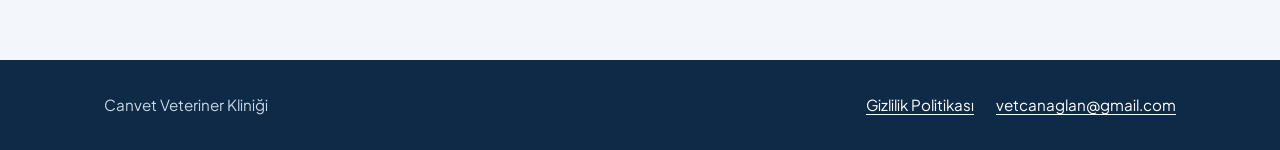
==== commit a0bfe3fd: "Reduce CanVet on the home page to one sentence" ====
--- a/index.html
+++ b/index.html
@@ -34,16 +34,7 @@
 <li><svg viewBox="0 0 24 24" aria-hidden="true"><path d="M7 3h7l4 4v14H7z"/><path d="M14 3v4h4M10 12h5M10 16h5"/></svg><h3>Reçete</h3><p>Klinikte yazdırılır, istediğinizde WhatsApp’tan PDF olarak gönderilir.</p></li>
 <li><svg viewBox="0 0 24 24" aria-hidden="true"><path d="M7 3h10l1 4-1 14H7L6 7z"/><path d="M6 7h12"/><circle cx="9.8" cy="13" r="1"/><circle cx="14.2" cy="13" r="1"/><path d="M9.5 17c1.5-1.8 3.5-1.8 5 0"/></svg><h3>Mama</h3><p>Kedi ve köpekler için mamalar klinikte bulunur.</p></li>
 </ul>
-</div></section>
-<section class="software"><div class="wrap">
-<h2>Kendi programımızla takip</h2>
-<p class="intro">Kendi klinik programımız CanVet’i geliştirdik; her hayvanın takibi bu sayede çok daha verimli.</p>
-<div class="points">
-<div><h3>Her hayvana tek kayıt</h3><p>Muayene, tedavi ve kilo geçmişi bir arada durur.</p></div>
-<div><h3>Zamanında hatırlatma</h3><p>Aşı ve parazit hatırlatmaları size WhatsApp’tan ulaşır.</p></div>
-<div><h3>Kayıtlar klinikte kalır</h3><p>CanVet’in kendine ait bir sunucusu yoktur. Kayıtlar kliniğin bilgisayarında tutulur.</p></div>
-</div>
-<p class="note">CanVet, Google Drive’ı yalnızca kliniğin şifreli yedeklerini kliniğin kendi Google hesabında saklamak için kullanır ve yalnızca kendi oluşturduğu dosyalara erişebilir. Program yalnızca bu klinik içindir, satılmaz. <a href="privacy.html">Gizlilik Politikası</a></p>
+<p class="records">Hayvanlarınızın takibini, kendi geliştirdiğimiz CanVet programıyla kayıt altında tutuyoruz.</p>
 </div></section>
 <section id="contact"><div class="wrap contact">
 <div>
--- a/style.css
+++ b/style.css
@@ -58,11 +58,7 @@
 .features h3 { margin: 0 0 6px; font-size: 1.08rem; font-weight: 700; }
 .features p { margin: 0; color: var(--muted); font-size: .97rem; line-height: 1.55; }
 
-.software { background: var(--surface); border-block: 1px solid var(--border); }
-.points { display: grid; grid-template-columns: repeat(3, minmax(0, 1fr)); gap: 32px; }
-.points h3 { margin: 0 0 6px; font-size: 1.08rem; font-weight: 700; }
-.points p { margin: 0; color: var(--muted); font-size: .97rem; line-height: 1.55; }
-.note { max-width: 52em; margin: 32px 0 0; padding-top: 22px; border-top: 1px solid var(--border); color: var(--muted); font-size: .92rem; line-height: 1.6; }
+.records { margin: 18px 0 0; padding: 18px 24px; background: var(--primary-soft); border-radius: var(--radius); font-weight: 600; }
 
 .contact { display: grid; grid-template-columns: minmax(0, .8fr) minmax(0, 1.2fr); align-items: stretch; gap: 48px; }
 .contact dl { margin: 22px 0 26px; }
@@ -98,7 +94,6 @@
   .hero .wrap { grid-template-columns: minmax(0, 1fr); gap: 36px; padding-top: 44px; padding-bottom: 52px; }
   .photo { justify-self: center; }
   section { padding: 52px 0; }
-  .points { grid-template-columns: minmax(0, 1fr); gap: 22px; }
   .actions .btn { flex: 1 1 100%; }
 }
 @media (max-width: 520px) { .features { grid-template-columns: minmax(0, 1fr); } }
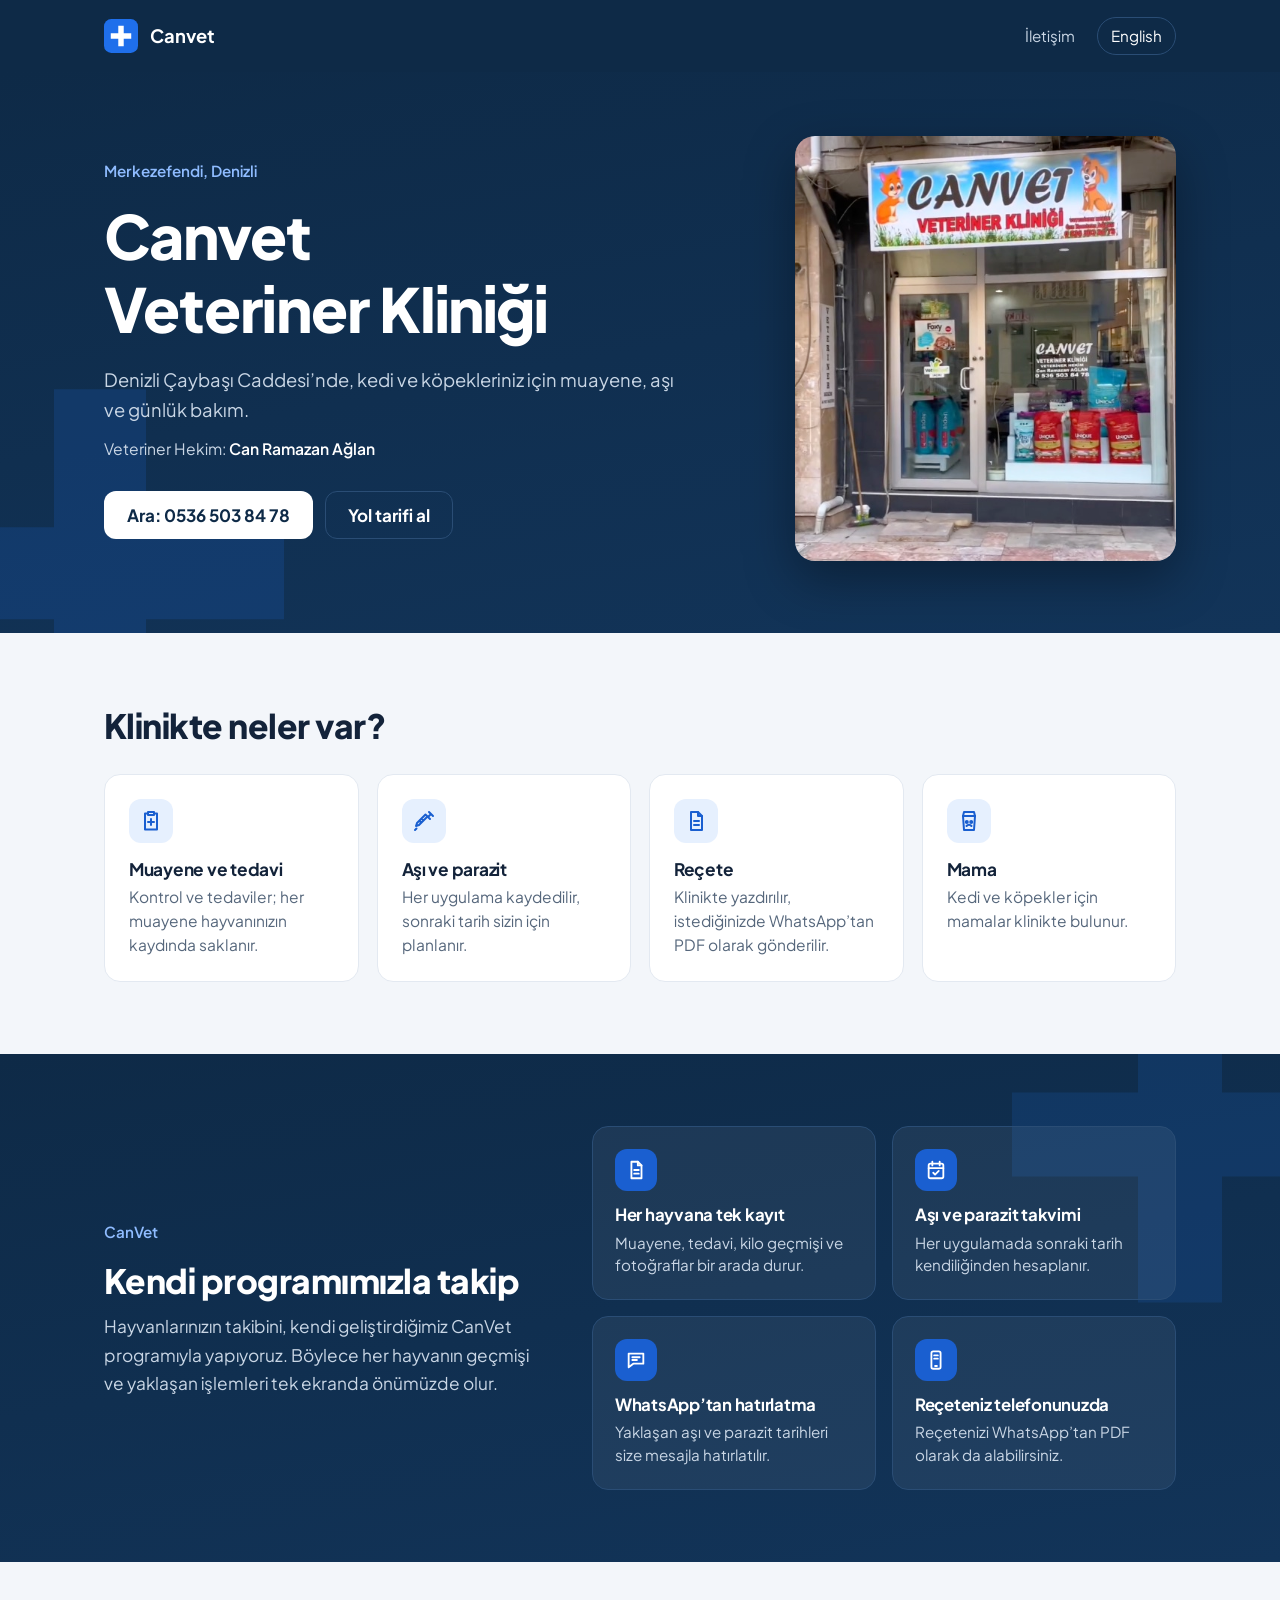
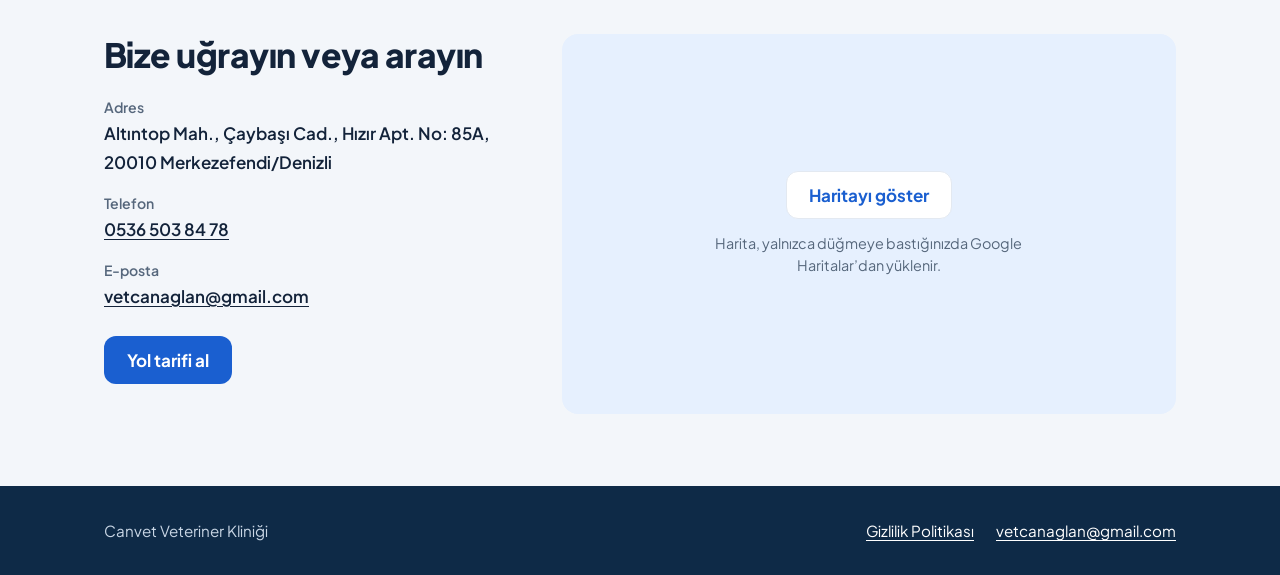
==== commit d161920b: "Bring back a CanVet section focused on pet follow-up" ====
--- a/index.html
+++ b/index.html
@@ -34,7 +34,19 @@
 <li><svg viewBox="0 0 24 24" aria-hidden="true"><path d="M7 3h7l4 4v14H7z"/><path d="M14 3v4h4M10 12h5M10 16h5"/></svg><h3>Reçete</h3><p>Klinikte yazdırılır, istediğinizde WhatsApp’tan PDF olarak gönderilir.</p></li>
 <li><svg viewBox="0 0 24 24" aria-hidden="true"><path d="M7 3h10l1 4-1 14H7L6 7z"/><path d="M6 7h12"/><circle cx="9.8" cy="13" r="1"/><circle cx="14.2" cy="13" r="1"/><path d="M9.5 17c1.5-1.8 3.5-1.8 5 0"/></svg><h3>Mama</h3><p>Kedi ve köpekler için mamalar klinikte bulunur.</p></li>
 </ul>
-<p class="records">Hayvanlarınızın takibini, kendi geliştirdiğimiz CanVet programıyla kayıt altında tutuyoruz.</p>
+</div></section>
+<section class="software"><div class="wrap">
+<div class="software-text">
+<p class="eyebrow">CanVet</p>
+<h2>Kendi programımızla takip</h2>
+<p>Hayvanlarınızın takibini, kendi geliştirdiğimiz CanVet programıyla yapıyoruz. Böylece her hayvanın geçmişi ve yaklaşan işlemleri tek ekranda önümüzde olur.</p>
+</div>
+<ul class="software-list">
+<li><svg viewBox="0 0 24 24" aria-hidden="true"><path d="M7 3h7l4 4v14H7z"/><path d="M14 3v4h4M10 12h5M10 16h5"/></svg><div><h3>Her hayvana tek kayıt</h3><p>Muayene, tedavi, kilo geçmişi ve fotoğraflar bir arada durur.</p></div></li>
+<li><svg viewBox="0 0 24 24" aria-hidden="true"><rect x="4" y="5" width="16" height="16" rx="2"/><path d="M4 10h16M8 3v4M16 3v4M9 15l2 2 4-4"/></svg><div><h3>Aşı ve parazit takvimi</h3><p>Her uygulamada sonraki tarih kendiliğinden hesaplanır.</p></div></li>
+<li><svg viewBox="0 0 24 24" aria-hidden="true"><path d="M4 5h16v11H9l-5 4z"/><path d="M8 9h8M8 12h5"/></svg><div><h3>WhatsApp’tan hatırlatma</h3><p>Yaklaşan aşı ve parazit tarihleri size mesajla hatırlatılır.</p></div></li>
+<li><svg viewBox="0 0 24 24" aria-hidden="true"><rect x="7" y="2.5" width="10" height="19" rx="2"/><path d="M11 18.5h2M10 7h4M10 10.5h4"/></svg><div><h3>Reçeteniz telefonunuzda</h3><p>Reçetenizi WhatsApp’tan PDF olarak da alabilirsiniz.</p></div></li>
+</ul>
 </div></section>
 <section id="contact"><div class="wrap contact">
 <div>
--- a/style.css
+++ b/style.css
@@ -58,7 +58,15 @@
 .features h3 { margin: 0 0 6px; font-size: 1.08rem; font-weight: 700; }
 .features p { margin: 0; color: var(--muted); font-size: .97rem; line-height: 1.55; }
 
-.records { margin: 18px 0 0; padding: 18px 24px; background: var(--primary-soft); border-radius: var(--radius); font-weight: 600; }
+.software { position: relative; overflow: hidden; background: linear-gradient(170deg, var(--navy), var(--navy-end)); color: #fff; }
+.software::after { content: ""; position: absolute; right: -110px; top: -130px; width: 420px; height: 420px; background: #1f6feb; opacity: .14; clip-path: polygon(40% 10%, 60% 10%, 60% 40%, 90% 40%, 90% 60%, 60% 60%, 60% 90%, 40% 90%, 40% 60%, 10% 60%, 10% 40%, 40% 40%); }
+.software .wrap { position: relative; z-index: 1; display: grid; grid-template-columns: minmax(0, .85fr) minmax(0, 1.15fr); align-items: center; gap: 56px; }
+.software-text p:last-child { margin: 0; color: var(--navy-text); font-size: 1.08rem; }
+.software-list { display: grid; grid-template-columns: repeat(2, minmax(0, 1fr)); gap: 16px; margin: 0; padding: 0; list-style: none; }
+.software-list li { padding: 22px; background: rgba(255, 255, 255, .06); border: 1px solid var(--navy-line); border-radius: var(--radius); }
+.software-list svg { display: block; width: 42px; height: 42px; padding: 10px; margin-bottom: 14px; color: #fff; background: var(--primary); border-radius: 12px; fill: none; stroke: currentColor; stroke-width: 2; stroke-linecap: round; stroke-linejoin: round; }
+.software-list h3 { margin: 0 0 6px; font-size: 1.05rem; font-weight: 700; }
+.software-list p { margin: 0; color: var(--navy-text); font-size: .95rem; line-height: 1.5; }
 
 .contact { display: grid; grid-template-columns: minmax(0, .8fr) minmax(0, 1.2fr); align-items: stretch; gap: 48px; }
 .contact dl { margin: 22px 0 26px; }
@@ -86,6 +94,7 @@
 @media (max-width: 960px) {
   .features { grid-template-columns: repeat(2, minmax(0, 1fr)); }
   .contact { grid-template-columns: minmax(0, 1fr); gap: 20px; }
+  .software .wrap { grid-template-columns: minmax(0, 1fr); gap: 32px; }
 }
 @media (max-width: 760px) {
   :root { --gutter: 16px; }
@@ -96,5 +105,5 @@
   section { padding: 52px 0; }
   .actions .btn { flex: 1 1 100%; }
 }
-@media (max-width: 520px) { .features { grid-template-columns: minmax(0, 1fr); } }
+@media (max-width: 520px) { .features, .software-list { grid-template-columns: minmax(0, 1fr); } }
 @media (prefers-reduced-motion: reduce) { html { scroll-behavior: auto; } }
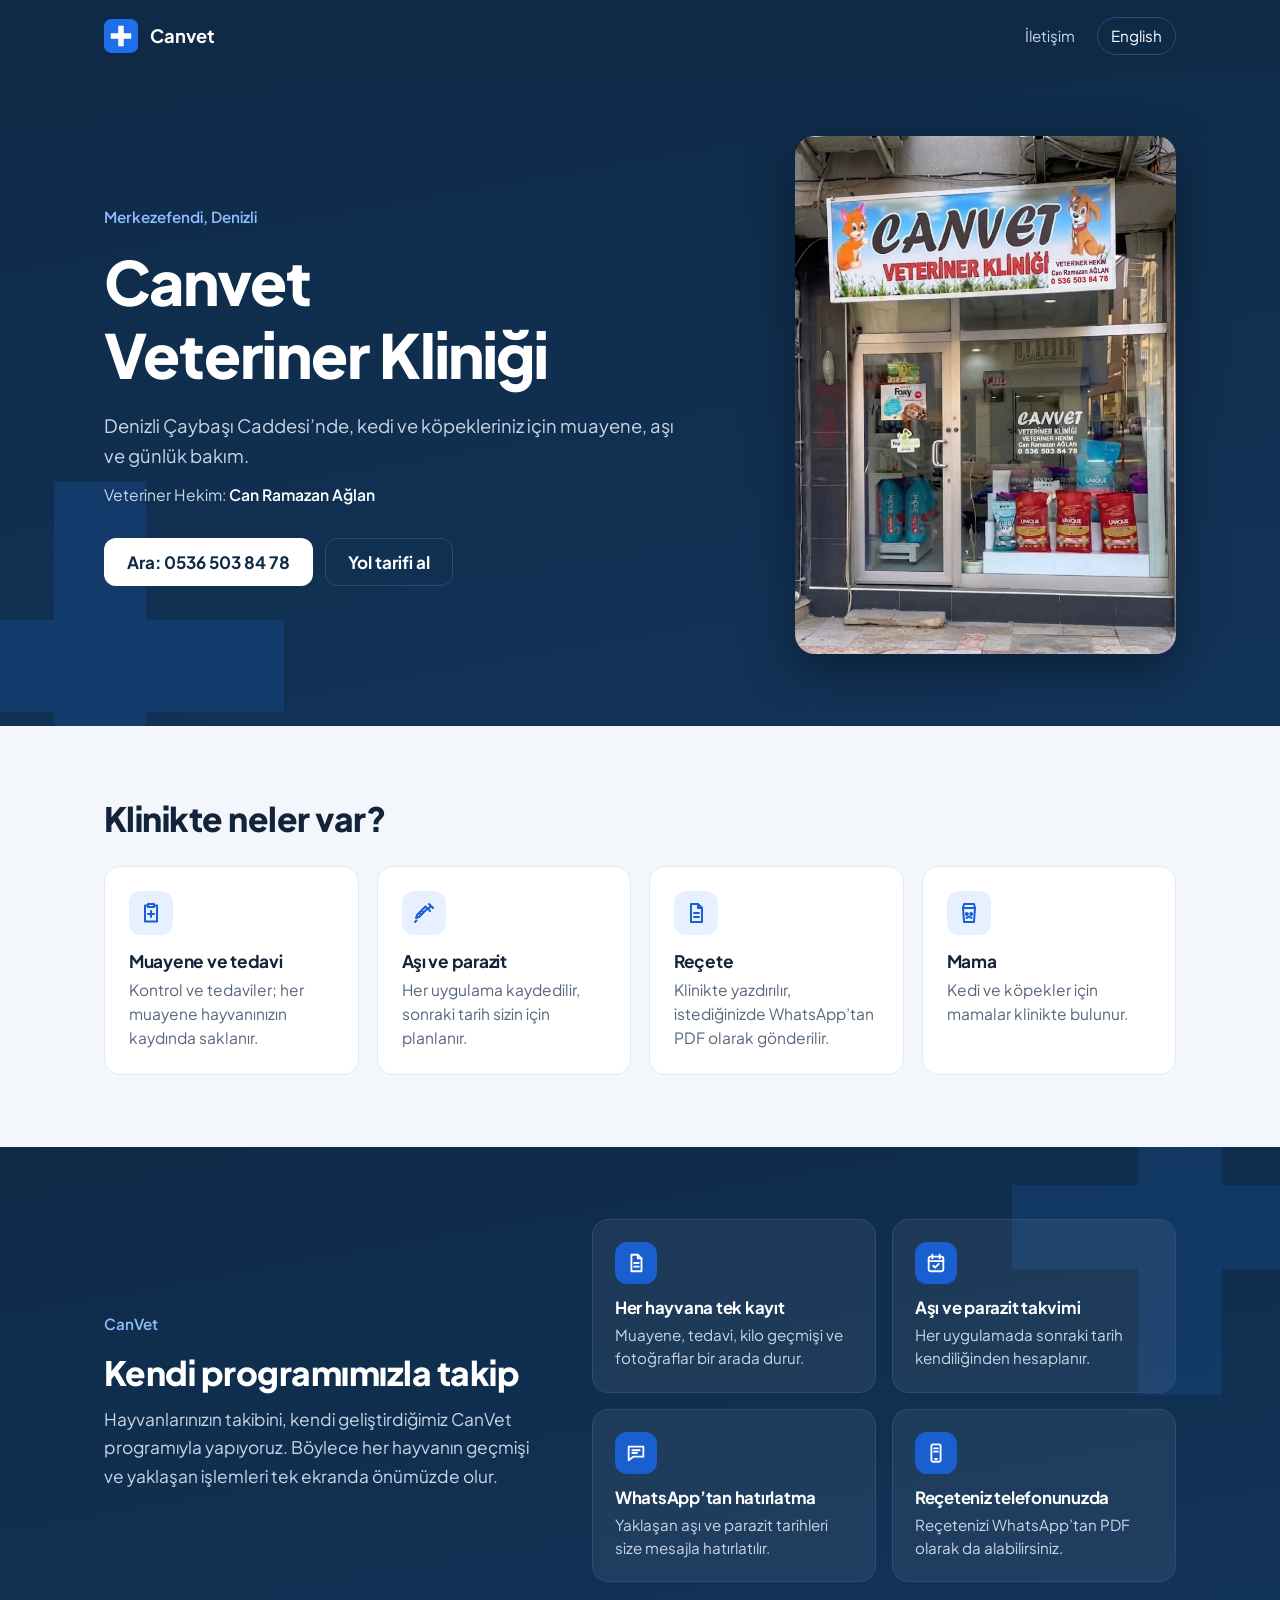
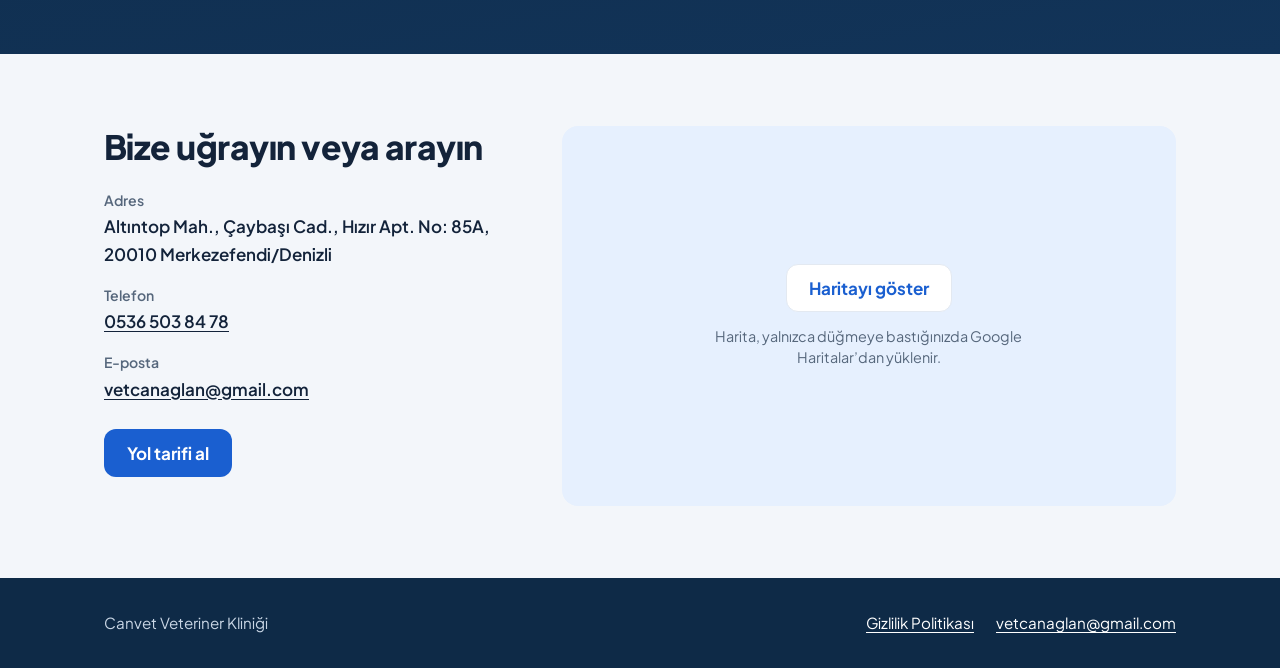
==== commit 7098e5cc: "Use the cleaned-up storefront photo" ====
--- a/index.html
+++ b/index.html
@@ -24,7 +24,7 @@
 <p class="vet">Veteriner Hekim: <strong>Can Ramazan Ağlan</strong></p>
 <div class="actions"><a class="btn solid" href="tel:+905365038478">Ara: 0536 503 84 78</a><a class="btn ghost" href="https://www.google.com/maps/search/?api=1&amp;query=CANVET%20VETER%C4%B0NER%20KL%C4%B0N%C4%B0%C4%9E%C4%B0%2C%20%C3%87ayba%C5%9F%C4%B1%20Cad.%20No%3A%2085%2C%20Merkezefendi%2C%20Denizli">Yol tarifi al</a></div>
 </div>
-<figure class="photo"><img src="clinic-storefront.jpg" width="508" height="567" alt="Canvet Veteriner Kliniği’nin önden görünüşü: cam kapının üstünde tabela, vitrinde mamalar"></figure>
+<figure class="photo"><img src="clinic-storefront.jpg" width="1354" height="1840" alt="Canvet Veteriner Kliniği’nin önden görünüşü: cam kapının üstünde tabela, vitrinde mamalar"></figure>
 </div></div>
 <section><div class="wrap">
 <h2>Klinikte neler var?</h2>
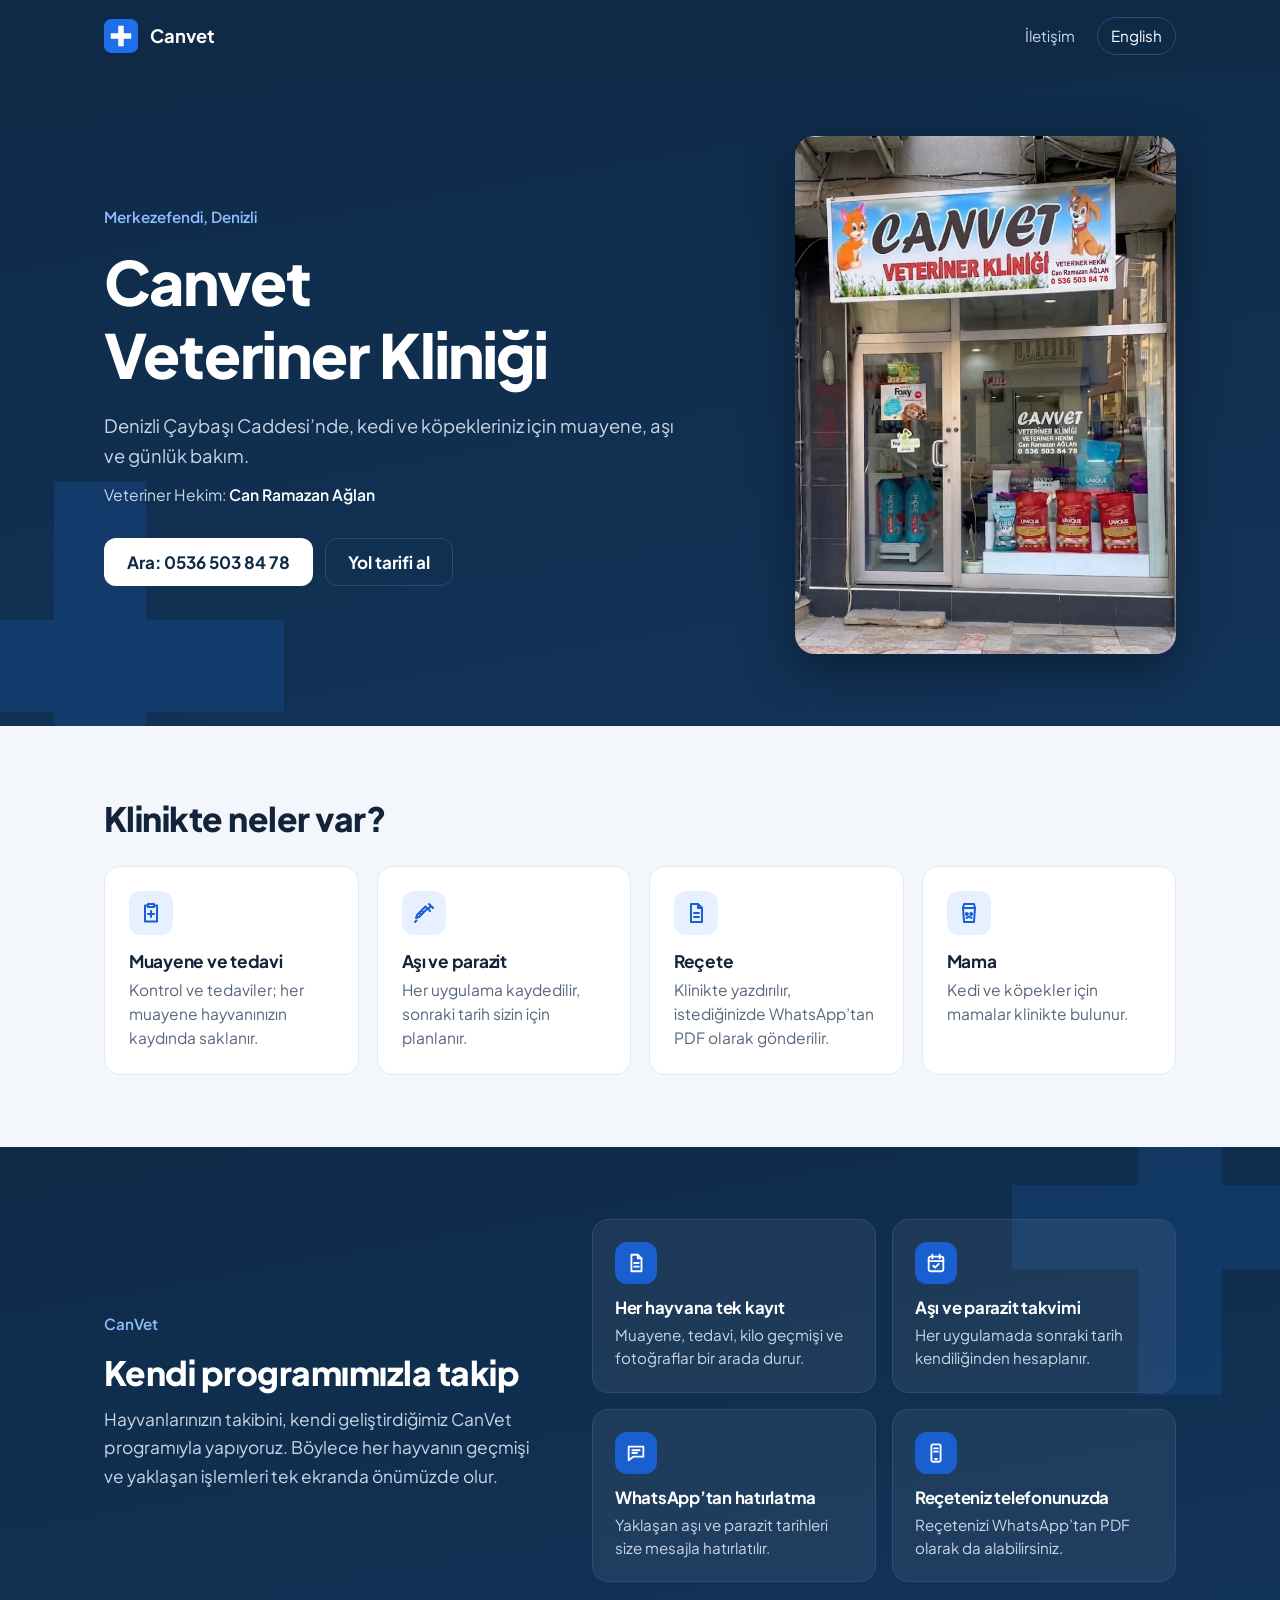
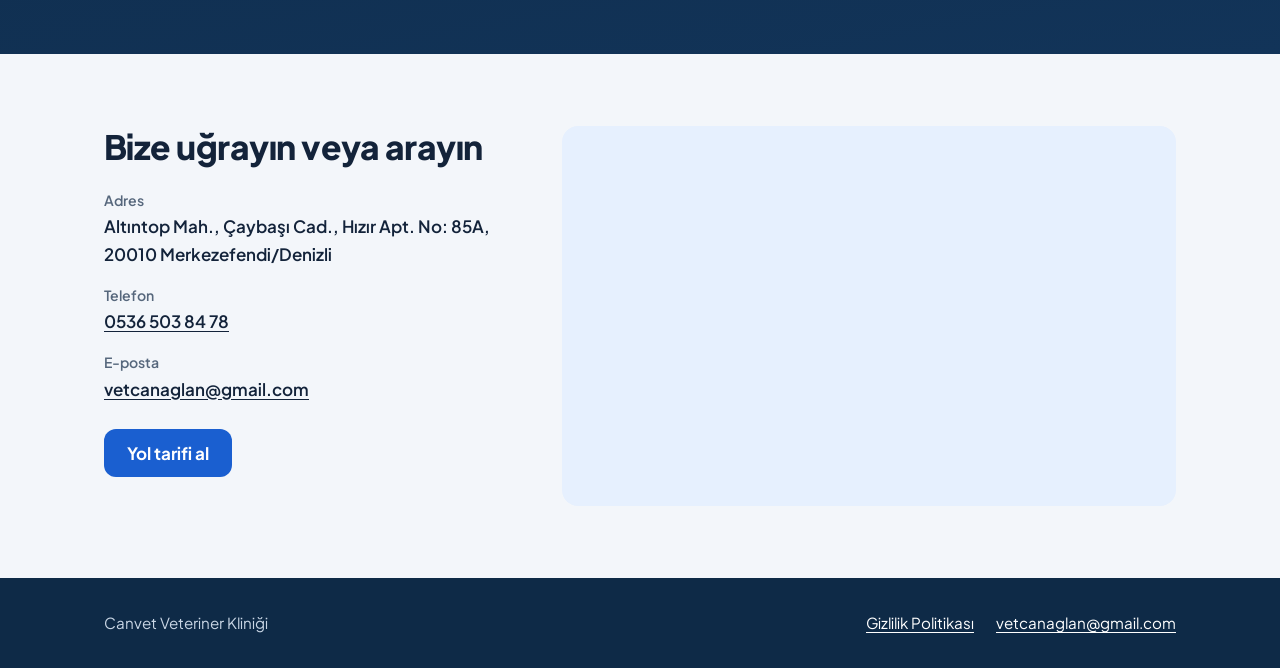
==== commit 28f9ade1: "Show the map without a click" ====
--- a/index.html
+++ b/index.html
@@ -58,26 +58,12 @@
 </dl>
 <a class="btn blue" href="https://www.google.com/maps/search/?api=1&amp;query=CANVET%20VETER%C4%B0NER%20KL%C4%B0N%C4%B0%C4%9E%C4%B0%2C%20%C3%87ayba%C5%9F%C4%B1%20Cad.%20No%3A%2085%2C%20Merkezefendi%2C%20Denizli">Yol tarifi al</a>
 </div>
-<div class="map" data-src="https://www.google.com/maps?q=CANVET%20VETER%C4%B0NER%20KL%C4%B0N%C4%B0%C4%9E%C4%B0%2C%20%C3%87ayba%C5%9F%C4%B1%20Cad.%20No%3A%2085%2C%20Merkezefendi%2C%20Denizli&amp;output=embed" data-title="Canvet Veteriner Kliniği haritada">
-<button class="btn line" type="button">Haritayı göster</button>
-<p>Harita, yalnızca düğmeye bastığınızda Google Haritalar’dan yüklenir.</p>
-</div>
+<div class="map"><iframe src="https://www.google.com/maps?q=CANVET%20VETER%C4%B0NER%20KL%C4%B0N%C4%B0%C4%9E%C4%B0%2C%20%C3%87ayba%C5%9F%C4%B1%20Cad.%20No%3A%2085%2C%20Merkezefendi%2C%20Denizli&amp;output=embed" title="Canvet Veteriner Kliniği haritada" loading="lazy" referrerpolicy="no-referrer-when-downgrade"></iframe></div>
 </div></section>
 </main>
 <footer class="foot"><div class="wrap">
 <p>Canvet Veteriner Kliniği</p>
 <p class="links"><a href="privacy.html">Gizlilik Politikası</a><a href="mailto:vetcanaglan@gmail.com">vetcanaglan@gmail.com</a></p>
 </div></footer>
-<script>
-document.querySelector('.map button').addEventListener('click', function () {
-  var map = this.parentElement;
-  var frame = document.createElement('iframe');
-  frame.src = map.dataset.src;
-  frame.title = map.dataset.title;
-  frame.loading = 'lazy';
-  frame.referrerPolicy = 'no-referrer-when-downgrade';
-  map.replaceChildren(frame);
-});
-</script>
 </body>
 </html>
--- a/style.css
+++ b/style.css
@@ -73,9 +73,8 @@
 .contact dt { color: var(--muted); font-size: .88rem; font-weight: 600; }
 .contact dd { margin: 0 0 16px; font-weight: 600; overflow-wrap: anywhere; }
 .contact dd a { color: var(--text); }
-.map { display: flex; flex-direction: column; align-items: center; justify-content: center; gap: 14px; min-height: 380px; padding: 24px; background: var(--primary-soft); border-radius: var(--radius); text-align: center; overflow: hidden; }
-.map p { max-width: 26em; margin: 0; color: var(--muted); font-size: .9rem; line-height: 1.5; }
-.map iframe { flex: 1; align-self: stretch; width: auto; min-height: 380px; margin: -24px; border: 0; }
+.map { min-height: 380px; background: var(--primary-soft); border-radius: var(--radius); overflow: hidden; }
+.map iframe { display: block; width: 100%; height: 100%; min-height: 380px; border: 0; }
 
 .foot { background: var(--navy); color: var(--navy-text); font-size: .95rem; }
 .foot .wrap { display: flex; flex-wrap: wrap; justify-content: space-between; gap: 10px 32px; padding-top: 32px; padding-bottom: 32px; }
